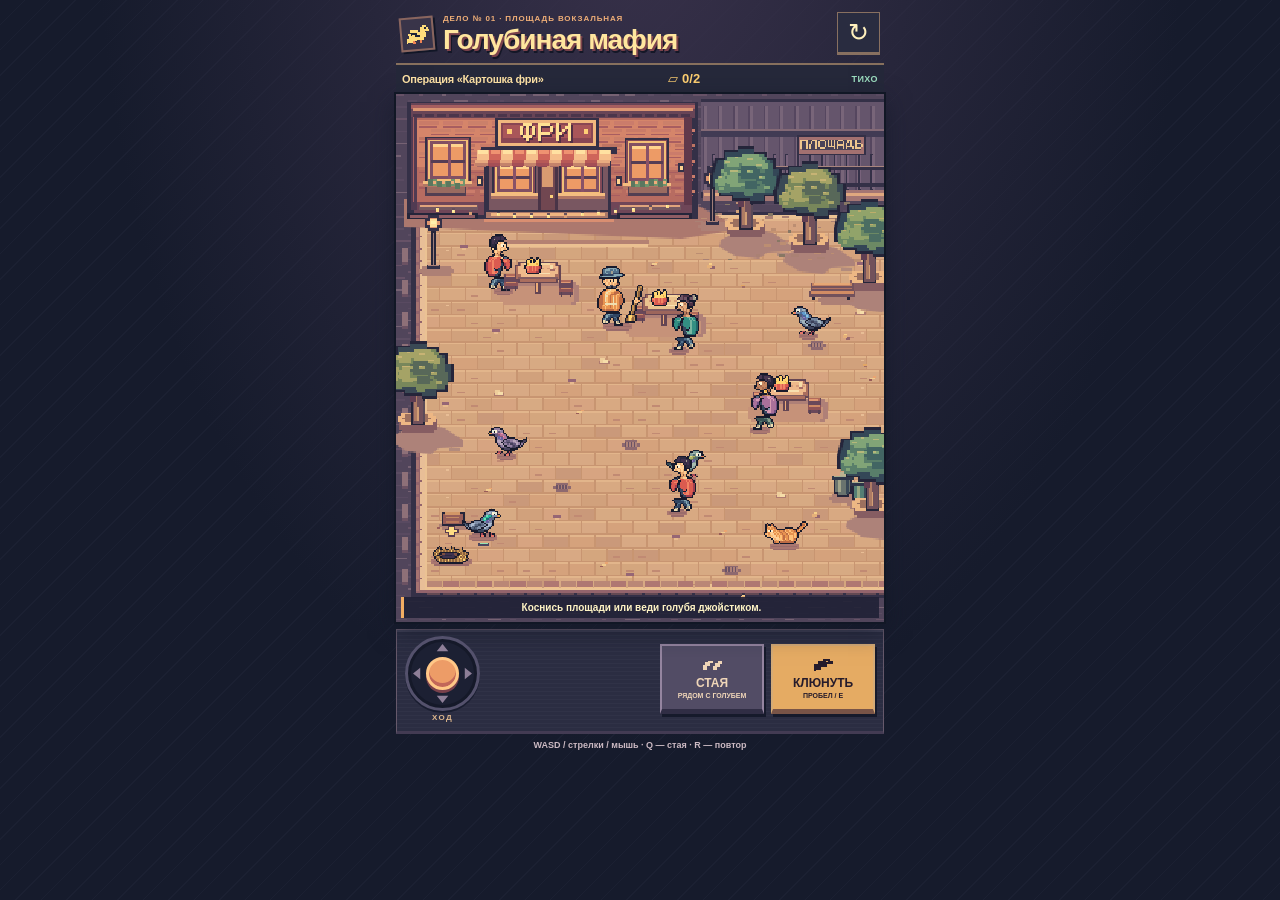
==== index.html @ f494d138 "Publish playable Pigeon Mafia test demo" ====
<!doctype html>
<html lang="ru">
<head>
<meta charset="utf-8">
<meta name="viewport" content="width=device-width, initial-scale=1, viewport-fit=cover">
<meta name="theme-color" content="#161b2c">
<title>Голубиная мафия — Операция «Картошка фри»</title>
<link rel="stylesheet" href="game.css">
<script defer src="scenery.js"></script>
<script defer src="sprites.js"></script>
<script defer src="game.js"></script>
</head>
<body>
<main class="cabinet">
  <header class="masthead">
    <div class="mark" aria-hidden="true"><svg viewBox="0 0 24 24" shape-rendering="crispEdges"><path fill="#ffdc7b" d="M2 16h2v-5h2V8h7v2h2V6h2V4h4v2h2v4h-3v5h-2v3H8v2H2z"/><path fill="#212539" d="M19 6h2v2h-2zM6 11h6v2H6zM10 13h5v2h-5z"/><path fill="#ef8354" d="M8 18h2v3H8zm6 0h2v3h-2z"/></svg></div>
    <div><p class="series">ДЕЛО № 01 · ПЛОЩАДЬ ВОКЗАЛЬНАЯ</p><h1>Голубиная мафия</h1></div>
    <button id="restart" class="restart" aria-label="Начать заново" title="Заново (R)">↻</button>
  </header>
  <section class="hud" aria-label="Задание">
    <span class="mission">Операция «Картошка фри»</span>
    <output id="loot" aria-label="Картошка в гнезде">▱ 0/2</output>
    <output id="danger">ТИХО</output>
  </section>
  <div class="stage">
    <canvas id="square" width="320" height="346" aria-label="Игровая площадь. Касание задаёт путь голубю."></canvas>
    <div class="tip" id="tip" role="status"></div>
    <section id="result" class="result" hidden>
      <p id="result-label"></p>
      <h2 id="result-title"></h2>
      <p id="result-text"></p>
      <button id="again" type="button">↻ Ещё налёт</button>
    </section>
  </div>
  <section class="panel" aria-label="Управление">
    <div class="pad-area">
      <div id="joystick" class="stick" role="group" aria-label="Джойстик движения">
        <svg viewBox="0 0 96 96" aria-hidden="true"><path d="M48 7 56 17H40ZM48 89 56 79H40ZM7 48 17 40v16ZM89 48 79 40v16Z"/></svg>
        <div class="thumb"></div>
      </div>
      <span>ХОД</span>
    </div>
    <div class="keys">
      <button id="call" type="button" class="command call"><svg viewBox="0 0 24 20" aria-hidden="true"><path d="M1 10h3V7h3V5h5v3H9v3H6v4H1zM12 11h3V8h3V6h4v3h-2v3h-3v4h-5z"/></svg><b>СТАЯ</b><small id="flock-label">РЯДОМ С ГОЛУБЕМ</small></button>
      <button id="action" type="button" class="command action"><svg viewBox="0 0 24 20" aria-hidden="true"><path d="M1 9h5V6h5V3h8v3h4v3h-7v3H9v3H4v2H1z"/><path class="cut" d="M15 5h2v2h-2z"/></svg><b id="action-label">КЛЮНУТЬ</b><small>ПРОБЕЛ / E</small></button>
    </div>
  </section>
  <p class="legend"><span class="desktop">WASD / стрелки / мышь · Q — стая · R — повтор</span><span class="mobile">Джойстик или касание площади · ↻ — повтор</span></p>
</main>
</body>
</html>
---- game.css ----
:root {
  color-scheme: dark;
  font-family: 'Arial Narrow', Arial, sans-serif;
  background: #161b2c;
  color: #fff0bd;
  font-synthesis: none;
  -webkit-text-size-adjust: 100%;
  --safe-top: env(safe-area-inset-top, 0px);
  --safe-bottom: env(safe-area-inset-bottom, 0px);
}
* { box-sizing: border-box; }
body {
  margin: 0;
  min-width: 270px;
  min-height: 100dvh;
  background-color: #161b2c;
  background-image: radial-gradient(ellipse at 50% -10%, #38314a 0%, transparent 60%), repeating-linear-gradient(135deg, transparent 0 17px, #1b2032 17px 18px);
  overscroll-behavior: none;
}
button { color: inherit; font: inherit; cursor: pointer; -webkit-tap-highlight-color: transparent; }
button:focus-visible { outline: 2px solid #fff0bd; outline-offset: 3px; }
.cabinet {
  --deck-width: min(100%, 488px, calc((100dvh - 217px - var(--safe-top) - var(--safe-bottom)) * .925));
  width: var(--deck-width);
  margin: auto;
  padding: calc(9px + var(--safe-top)) 0 calc(6px + var(--safe-bottom));
  user-select: none;
  -webkit-user-select: none;
}
.masthead { height: 54px; display: flex; align-items: center; gap: 9px; padding: 0 4px 5px; }
.mark { display: grid; place-items: center; flex: 0 0 34px; height: 34px; background: #393449; border: 2px solid #89655e; transform: rotate(-5deg); box-shadow: 2px 2px #111626; }
.mark svg { width: 26px; height: 26px; }
.series { margin: 0 0 3px; font-size: 8px; font-weight: 900; letter-spacing: .11em; color: #efae77; }
h1 { margin: 0; font-size: clamp(19px, 6vw, 28px); line-height: .98; letter-spacing: -.035em; font-weight: 1000; color: #ffe69e; text-shadow: 2px 2px #7b424b, 3px 4px #141727; }
.restart { margin-left: auto; flex: 0 0 43px; height: 43px; border: 1px solid #887060; border-bottom-width: 3px; background: #292c40; font-size: 25px; line-height: 1; }
.hud { height: 31px; padding: 0 6px; display: flex; align-items: center; justify-content: space-between; gap: 4px; border-block: 2px solid #87705d; background: #25283a; color: #ffe3a5; font-weight: 900; font-size: 11px; }
.mission { white-space: nowrap; letter-spacing: -.025em; }
.hud output { flex: none; white-space: nowrap; }
#loot { color: #ffd071; font-size: 13px; }
#loot.carrying { color: #fff2bf; }
#danger { min-width: 53px; text-align: right; font-size: 9px; letter-spacing: .05em; color: #9cdec0; }
#danger.alert { color: #ff9375; }
.stage { position: relative; background: #2b2c44; box-shadow: 0 0 0 2px #111725, 0 8px 24px #111725aa; }
canvas { display: block; width: 100%; height: auto; aspect-ratio: 320/346; image-rendering: pixelated; touch-action: none; }
.tip { position: absolute; inset: auto 5px 4px; min-height: 21px; padding: 5px 6px 4px; background: #202136e8; border-left: 3px solid #f3ae63; color: #fff4c4; text-align: center; font-size: 10px; line-height: 1.15; font-weight: 800; pointer-events: none; }
.panel { height: 105px; display: flex; align-items: center; justify-content: space-between; gap: 10px; margin-top: 7px; padding: 3px 8px 5px; border: 1px solid #66596b; border-bottom: 3px solid #433b53; background: repeating-linear-gradient(0deg, #2b2d42 0 3px, #303247 3px 4px); box-shadow: inset 0 2px #414157; }
.pad-area { display: flex; align-items: center; flex-direction: column; gap: 2px; color: #e0b98e; font-size: 8px; font-weight: 900; letter-spacing: .17em; }
.stick { position: relative; width: 75px; height: 75px; touch-action: none; border-radius: 50%; border: 3px solid #54516c; background: #1c2033; box-shadow: inset 0 0 0 3px #151929, 0 2px #191d30; }
.stick svg { display: block; width: 100%; height: 100%; fill: #8e7f98; pointer-events: none; }
.thumb { position: absolute; left: 50%; top: 50%; width: 33px; height: 33px; margin: -16.5px; border-radius: 50%; background: #ed9c67; border: 3px solid #ffc787; box-shadow: 0 3px #7a414b, inset 0 -4px #c26759; transform: translate(var(--dx,0px), var(--dy,0px)); pointer-events: none; }
.keys { display: flex; align-items: center; gap: 7px; }
.command { width: clamp(69px, 22vw, 104px); min-height: 70px; display: grid; justify-items: center; align-content: center; gap: 3px; border: 2px solid #d5ab76; border-bottom: 5px solid #795447; background: #e5ab63; color: #251b2b; box-shadow: 2px 3px #161a2b; touch-action: manipulation; }
.command svg { width: 25px; height: 18px; fill: currentColor; shape-rendering: crispEdges; }
.command .cut { fill: #e5ab63; }
.command b { font-weight: 1000; font-size: 12px; line-height: 1; }
.command small { white-space: nowrap; font-weight: 900; font-size: 7px; }
.command.call { background: #524c65; color: #f0d6b8; border-color: #9585a0; border-bottom-color: #302d44; }
.command.call.ready { background: #80ba9b; color: #202c35; border-color: #afe1ba; border-bottom-color: #455f63; }
.command.action.ready { background: #ffe091; border-color: #fff0ac; border-bottom-color: #bc7850; }
.command:active, .restart:active { transform: translateY(2px); }
.legend { text-align: center; margin: 6px 0 0; color: #ccbac3; font-size: 9px; font-weight: 700; }
.mobile { display: none; }
.result { position: absolute; inset: 0; display: grid; align-content: center; justify-items: center; gap: 8px; padding: 18px; text-align: center; background: #1a1b2de0; }
.result[hidden] { display: none; }
.result p { margin: 0; color: #ffe3aa; font-weight: 800; font-size: 12px; }
#result-label { font-size: 10px; letter-spacing: .2em; color: #f1a372; }
.result h2 { font-size: clamp(28px, 8vw, 43px); margin: 0; line-height: .9; font-weight: 1000; color: #ffeaa6; text-shadow: 3px 3px #9b4e58; }
.result button { background: #eab573; color: #261d30; border: 2px solid #ffe2a0; border-bottom: 5px solid #995747; min-height: 44px; padding: 0 18px; margin-top: 5px; font-weight: 1000; }
@media (pointer: coarse) { .desktop { display: none; } .mobile { display: inline; } }
@media (max-width: 520px) and (orientation: portrait) {
  .cabinet { width: min(calc(100% - 14px), max(270px, var(--deck-width))); }
}
@media (orientation: landscape) and (max-height: 520px) {
  .cabinet { width: min(100% - 20px, 690px); display: grid; grid-template-columns: minmax(150px, calc((100dvh - 16px) * .925)) minmax(170px, 270px); align-content: center; justify-content: center; gap: 3px 12px; min-height: 100dvh; }
  .stage { grid-column: 1; grid-row: 1 / 6; }
  .masthead, .hud, .panel, .legend { grid-column: 2; }
  .masthead { height: 53px; }
  h1 { font-size: 21px; }
  .panel { margin-top: 4px; }
  .command { width: 72px; }
}
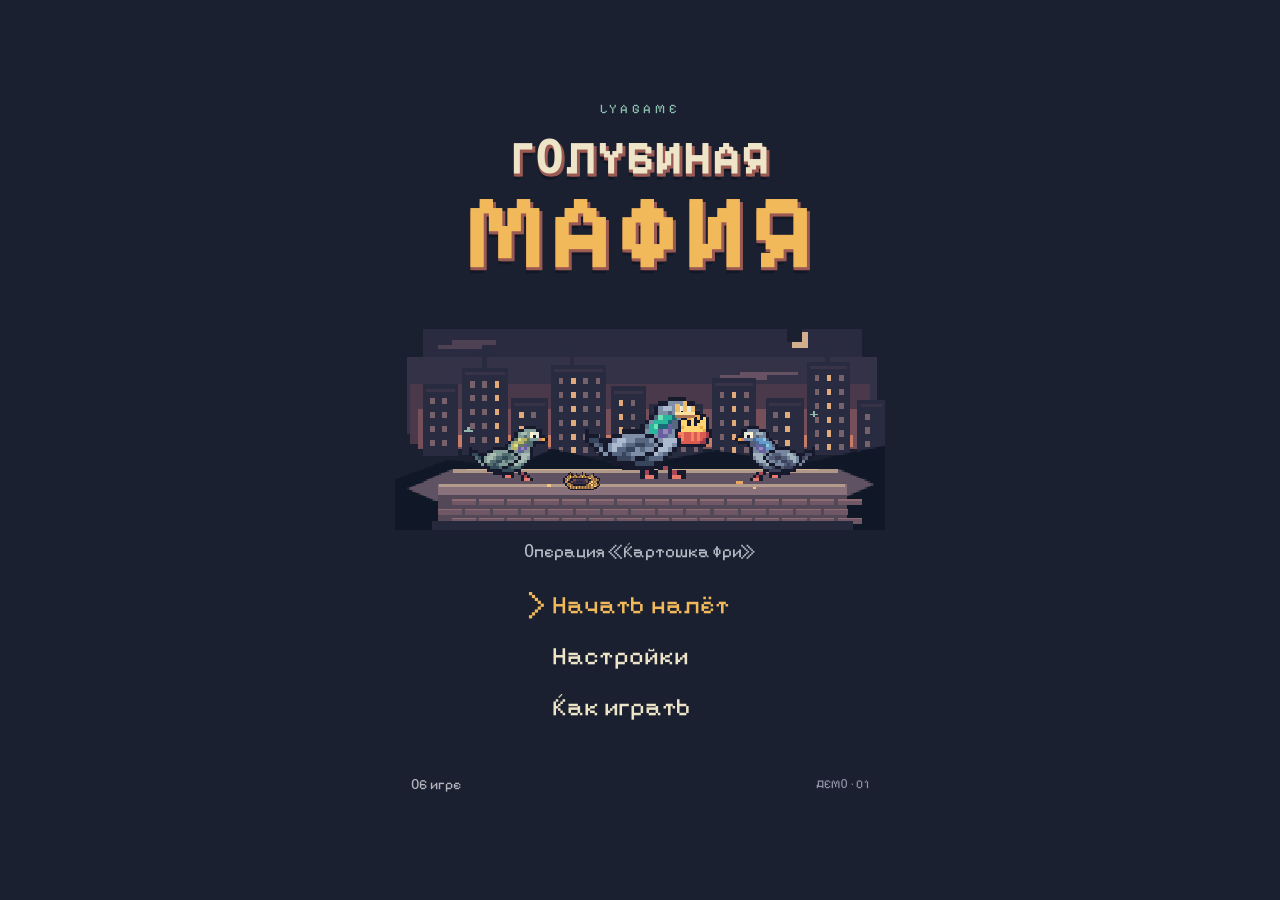
==== commit 741e4b35: "Add pixel-art menus, pause, persistent controls and original audio" ====
--- a/index.html
+++ b/index.html
@@ -3,49 +3,97 @@
 <head>
 <meta charset="utf-8">
 <meta name="viewport" content="width=device-width, initial-scale=1, viewport-fit=cover">
-<meta name="theme-color" content="#161b2c">
-<title>Голубиная мафия — Операция «Картошка фри»</title>
-<link rel="stylesheet" href="game.css">
+<meta name="theme-color" content="#1b2031">
+<title>Голубиная мафия — Картошка фри</title>
+<link rel="preload" href="assets/pixelify.ttf" as="font" type="font/ttf" crossorigin>
+<link rel="stylesheet" href="game.css?v=2">
 <script defer src="scenery.js"></script>
 <script defer src="sprites.js"></script>
-<script defer src="game.js"></script>
+<script defer src="audio.js?v=2"></script>
+<script defer src="game.js?v=2"></script>
+<script defer src="interface.js?v=2"></script>
 </head>
 <body>
-<main class="cabinet">
-  <header class="masthead">
-    <div class="mark" aria-hidden="true"><svg viewBox="0 0 24 24" shape-rendering="crispEdges"><path fill="#ffdc7b" d="M2 16h2v-5h2V8h7v2h2V6h2V4h4v2h2v4h-3v5h-2v3H8v2H2z"/><path fill="#212539" d="M19 6h2v2h-2zM6 11h6v2H6zM10 13h5v2h-5z"/><path fill="#ef8354" d="M8 18h2v3H8zm6 0h2v3h-2z"/></svg></div>
-    <div><p class="series">ДЕЛО № 01 · ПЛОЩАДЬ ВОКЗАЛЬНАЯ</p><h1>Голубиная мафия</h1></div>
-    <button id="restart" class="restart" aria-label="Начать заново" title="Заново (R)">↻</button>
-  </header>
-  <section class="hud" aria-label="Задание">
-    <span class="mission">Операция «Картошка фри»</span>
-    <output id="loot" aria-label="Картошка в гнезде">▱ 0/2</output>
-    <output id="danger">ТИХО</output>
+<main id="app" data-screen="menu">
+  <section id="game-screen" class="game-screen" aria-label="Операция «Картошка фри»" hidden inert>
+    <div class="playfield">
+      <header class="hud">
+        <div class="mission"><span>ОПЕРАЦИЯ 01</span><strong>КАРТОШКА ФРИ</strong></div>
+        <div class="stash"><canvas data-art="fries" width="20" height="18" aria-hidden="true"></canvas><output id="loot" aria-label="Картошка в гнезде">0/2</output></div>
+        <button id="pause" class="pause" aria-label="Пауза" title="Пауза (Esc)"><svg viewBox="0 0 16 16" aria-hidden="true"><path d="M3 2h4v12H3zm6 0h4v12H9z"/></svg></button>
+      </header>
+      <div class="stage">
+        <canvas id="square" width="320" height="346" aria-label="Игровая площадь. Касание задаёт путь голубю."></canvas>
+        <output id="danger" class="danger">ТИХО</output>
+        <section id="result" class="result" hidden aria-labelledby="result-title">
+          <canvas id="result-art" width="120" height="50" aria-hidden="true"></canvas>
+          <p id="result-label"></p><h2 id="result-title"></h2><p id="result-text"></p>
+          <button id="again" class="menu-item primary">Ещё налёт</button>
+          <button id="result-menu" class="menu-item">В главное меню</button>
+        </section>
+      </div>
+      <div class="tip-line"><span class="tip-pip" aria-hidden="true">›</span><p id="tip" role="status"></p></div>
+    </div>
+    <section class="controls" aria-label="Управление">
+      <div id="joystick" class="stick" role="group" aria-label="Джойстик движения">
+        <svg viewBox="0 0 96 96" aria-hidden="true"><path d="M48 5 54 12H42ZM48 91 54 84H42ZM5 48 12 42v12ZM91 48 84 42v12Z"/></svg><div class="thumb"></div>
+      </div>
+      <div class="keys">
+        <div class="action-group"><button id="call" class="command call" aria-label="Позвать стаю"><canvas data-art="ally" width="32" height="24" aria-hidden="true"></canvas><b>СТАЯ</b></button><small id="flock-label">ПОЗВАТЬ</small></div>
+        <div class="action-group"><button id="action" class="command action"><canvas data-art="peck" width="32" height="24" aria-hidden="true"></canvas><b id="action-label">КЛЮНУТЬ</b></button><small class="desktop">ПРОБЕЛ / E</small><small class="mobile">ДЕЙСТВИЕ</small></div>
+      </div>
+    </section>
+    <p class="keyboard-hint desktop">WASD — ходить <i>·</i> Q — стая <i>·</i> Esc — пауза</p>
   </section>
-  <div class="stage">
-    <canvas id="square" width="320" height="346" aria-label="Игровая площадь. Касание задаёт путь голубю."></canvas>
-    <div class="tip" id="tip" role="status"></div>
-    <section id="result" class="result" hidden>
-      <p id="result-label"></p>
-      <h2 id="result-title"></h2>
-      <p id="result-text"></p>
-      <button id="again" type="button">↻ Ещё налёт</button>
-    </section>
-  </div>
-  <section class="panel" aria-label="Управление">
-    <div class="pad-area">
-      <div id="joystick" class="stick" role="group" aria-label="Джойстик движения">
-        <svg viewBox="0 0 96 96" aria-hidden="true"><path d="M48 7 56 17H40ZM48 89 56 79H40ZM7 48 17 40v16ZM89 48 79 40v16Z"/></svg>
-        <div class="thumb"></div>
-      </div>
-      <span>ХОД</span>
+
+  <section id="menu-screen" class="menu-screen screen" aria-label="Главное меню">
+    <div class="title-block"><p class="maker">LYAGAME</p><h1><span>ГОЛУБИНАЯ</span><strong>МАФИЯ</strong></h1></div>
+    <canvas id="title-art" width="320" height="158" aria-label="Три голубя с картошкой на крыше вечернего города"></canvas>
+    <p class="episode">Операция «Картошка фри»</p>
+    <nav class="menu-list" aria-label="Главное меню">
+      <button id="continue" class="menu-item primary" hidden>Продолжить</button>
+      <button id="play" class="menu-item primary">Начать налёт</button>
+      <button id="open-settings" class="menu-item">Настройки</button>
+      <button id="open-help" class="menu-item">Как играть</button>
+    </nav>
+    <footer><button id="open-credits">Об игре</button><span>ДЕМО · 01</span></footer>
+  </section>
+
+  <section id="pause-screen" class="sheet screen" aria-labelledby="pause-title" hidden>
+    <p class="eyebrow">СТАЯ НА ПЕРЕКУРЕ</p><h2 id="pause-title">Пауза</h2>
+    <canvas data-art="pigeon" class="pause-bird" width="40" height="28" aria-hidden="true"></canvas>
+    <nav class="menu-list"><button id="resume" class="menu-item primary">Продолжить</button><button id="pause-settings" class="menu-item">Настройки</button><button id="restart" class="menu-item">Начать заново</button><button id="home" class="menu-item">В главное меню</button></nav>
+  </section>
+
+  <section id="settings-screen" class="sheet screen" aria-labelledby="settings-title" hidden>
+    <p class="eyebrow">ПОД СЕБЯ</p><h2 id="settings-title">Настройки</h2>
+    <div class="settings-list">
+      <label class="volume" for="music"><span>Музыка</span><output id="music-value">35%</output><input id="music" type="range" min="0" max="100" step="5" value="35"></label>
+      <label class="volume" for="effects"><span>Звуки</span><output id="effects-value">65%</output><input id="effects" type="range" min="0" max="100" step="5" value="65"></label>
+      <label class="toggle"><span>Подсказки</span><input id="hints" type="checkbox" checked><span class="check" aria-hidden="true"></span></label>
+      <label class="toggle"><span>Джойстик справа</span><input id="left-handed" type="checkbox"><span class="check" aria-hidden="true"></span></label>
+      <label class="toggle"><span>Меньше анимации</span><input id="reduced-motion" type="checkbox"><span class="check" aria-hidden="true"></span></label>
     </div>
-    <div class="keys">
-      <button id="call" type="button" class="command call"><svg viewBox="0 0 24 20" aria-hidden="true"><path d="M1 10h3V7h3V5h5v3H9v3H6v4H1zM12 11h3V8h3V6h4v3h-2v3h-3v4h-5z"/></svg><b>СТАЯ</b><small id="flock-label">РЯДОМ С ГОЛУБЕМ</small></button>
-      <button id="action" type="button" class="command action"><svg viewBox="0 0 24 20" aria-hidden="true"><path d="M1 9h5V6h5V3h8v3h4v3h-7v3H9v3H4v2H1z"/><path class="cut" d="M15 5h2v2h-2z"/></svg><b id="action-label">КЛЮНУТЬ</b><small>ПРОБЕЛ / E</small></button>
-    </div>
+    <button id="defaults" class="text-button">Сбросить настройки</button>
+    <button data-back class="menu-item primary back">Назад</button>
   </section>
-  <p class="legend"><span class="desktop">WASD / стрелки / мышь · Q — стая · R — повтор</span><span class="mobile">Джойстик или касание площади · ↻ — повтор</span></p>
+
+  <section id="help-screen" class="sheet screen" aria-labelledby="help-title" hidden>
+    <p class="eyebrow">ИНСТРУКТАЖ СТАИ</p><h2 id="help-title">План налёта</h2>
+    <ol class="help-list">
+      <li><canvas data-art="walk" width="32" height="28" aria-hidden="true"></canvas><div><b>Подойди к столику</b><p class="mobile">Веди голубя джойстиком или коснись площади.</p><p class="desktop">WASD, стрелки или щелчок мышью по площади.</p></div></li>
+      <li><canvas data-art="fries" width="32" height="28" aria-hidden="true"></canvas><div><b>Утащи картошку</b><p>Нажми «Украсть» рядом с едой.<span class="desktop"> На клавиатуре — E или пробел.</span></p></div></li>
+      <li><canvas data-art="ally" width="32" height="28" aria-hidden="true"></canvas><div><b>Позови своих</b><p>«Стая» рядом с голубем зовёт его с собой. У столика — отвлекает людей.<span class="desktop"> Клавиша Q.</span></p></div></li>
+      <li><canvas data-art="nest" width="32" height="28" aria-hidden="true"></canvas><div><b>Накорми семью</b><p>Принеси две порции в гнездо слева внизу. Дворника обходи, от кота уворачивайся.</p></div></li>
+    </ol>
+    <button data-back class="menu-item primary back">Всё понятно</button>
+  </section>
+
+  <section id="credits-screen" class="sheet screen" aria-labelledby="credits-title" hidden>
+    <p class="eyebrow">LYAGAME</p><h2 id="credits-title">Голубиная<br>мафия</h2>
+    <div class="credits-copy"><p>Один район. Три столика.<br>Две порции для своей стаи.</p><p>Тестовая демоверсия.<br>Графика и музыка созданы для игры.</p><p>Шрифт Pixelify Sans<br>Stefie Justprince · SIL OFL 1.1</p><a href="assets/FONT-LICENSE.txt" target="_blank" rel="noopener">Лицензия шрифта ↗</a></div>
+    <button data-back class="menu-item primary back">Назад</button>
+  </section>
 </main>
 </body>
 </html>
--- a/game.css
+++ b/game.css
@@ -1,81 +1,92 @@
-:root {
-  color-scheme: dark;
-  font-family: 'Arial Narrow', Arial, sans-serif;
-  background: #161b2c;
-  color: #fff0bd;
-  font-synthesis: none;
-  -webkit-text-size-adjust: 100%;
-  --safe-top: env(safe-area-inset-top, 0px);
-  --safe-bottom: env(safe-area-inset-bottom, 0px);
+@font-face{font-family:Pixel;src:url('assets/pixelify.ttf') format('truetype');font-weight:400 700;font-display:swap}
+:root{color-scheme:dark;font-family:Pixel,monospace;color:#eee4c8;background:#1b2031;font-synthesis:none;-webkit-text-size-adjust:100%;--paper:#eee4c8;--yellow:#f2b95b;--mint:#8fc3b1;--muted:#9c9baf;--ink:#1b2031;--top:env(safe-area-inset-top,0px);--bottom:env(safe-area-inset-bottom,0px)}
+*{box-sizing:border-box}body{margin:0;min-width:280px;min-height:100dvh;overscroll-behavior:none}
+button,input{font:inherit}button,a,input{-webkit-tap-highlight-color:transparent}button{color:inherit;cursor:pointer;touch-action:manipulation}button{background:none;border:0}button:focus-visible,a:focus-visible{outline:2px dashed var(--yellow);outline-offset:3px}
+button:disabled{cursor:default}button:active{transform:translateY(2px)}[hidden]{display:none!important}
+canvas,svg{image-rendering:pixelated}svg{shape-rendering:crispEdges}h1,h2,p{margin:0}h2{font-size:48px;line-height:1;font-weight:700;color:var(--yellow)}
+#app{max-width:640px;min-height:100dvh;margin:auto;position:relative;user-select:none;-webkit-user-select:none}
+.screen{width:100%;min-height:100dvh;padding:max(24px,var(--top)) 26px max(20px,var(--bottom));}
+.menu-screen{display:flex;flex-direction:column;align-items:center;justify-content:center;max-width:520px;margin:auto;min-height:100dvh}
+.title-block{text-align:center;position:relative;z-index:1;width:100%}.maker{font-size:13px;letter-spacing:.28em;color:var(--mint);margin-bottom:20px}
+h1{line-height:.9;font-weight:700;color:var(--paper);text-shadow:0 3px #9a5953,3px 3px #9a5953,0 6px #111724;white-space:nowrap}
+h1 span{display:block;font-size:clamp(30px,9vw,47px);letter-spacing:.015em}
+h1 strong{display:block;font-size:clamp(64px,20vw,105px);font-weight:700;color:var(--yellow);letter-spacing:.035em;line-height:.9;margin-top:6px}
+#title-art{display:block;width:calc(100% + 32px);height:auto;aspect-ratio:320/158;margin:8px -16px 0;max-height:255px;object-fit:contain}
+.episode{color:#b5bcc5;font-size:17px;margin:11px 0 19px}
+.menu-list{display:flex;align-items:stretch;flex-direction:column;gap:3px;min-width:235px}
+.menu-item{font-size:25px;line-height:1.2;font-weight:400;text-align:left;min-height:48px;padding:8px 12px 8px 29px;position:relative;white-space:nowrap}
+.menu-item:before{content:'›';position:absolute;left:5px;top:5px;font-size:32px;color:var(--yellow);opacity:0}
+.menu-item.primary{color:var(--yellow)}.menu-item.primary:before{opacity:1}
+.menu-item:hover,.menu-item:focus-visible{color:var(--yellow);background:#252c3e;outline:none}
+.menu-item:hover:before,.menu-item:focus-visible:before{opacity:1}
+.menu-list:has(.menu-item:hover) .primary:not(:hover):before,.menu-list:has(.menu-item:focus-visible) .primary:not(:focus-visible):before{opacity:0}
+footer{display:flex;justify-content:space-between;align-items:center;width:100%;margin-top:35px;color:#9295a8;font-size:12px;letter-spacing:.03em}
+footer button{font-size:14px;padding:10px 0;color:#b6b5bd}.sheet{display:flex;align-items:center;flex-direction:column;justify-content:center;max-width:440px;margin:auto;text-align:center}
+.eyebrow{font-size:13px;letter-spacing:.15em;color:var(--mint);margin-bottom:13px}
+.sheet h2{margin-bottom:30px}.back{margin-top:25px;align-self:flex-start}.sheet .menu-list{margin:0 auto}
+.pause-bird{width:100px;height:70px;object-fit:contain;margin:0 0 20px}
+.settings-list{width:100%;text-align:left}.volume{display:grid;grid-template-columns:1fr auto;font-size:22px;gap:8px 0;margin-bottom:20px;align-items:center}
+.volume output{font-size:17px;color:var(--mint)}
+input[type=range]{grid-column:1 / -1;appearance:none;-webkit-appearance:none;width:100%;margin:0;height:30px;background:transparent;cursor:pointer;touch-action:pan-y}
+input[type=range]::-webkit-slider-runnable-track{height:8px;background:linear-gradient(to right,var(--mint) var(--fill),#414a5c var(--fill));border:2px solid #101622}
+input[type=range]::-webkit-slider-thumb{appearance:none;-webkit-appearance:none;width:15px;height:22px;background:var(--paper);border:3px solid var(--ink);box-shadow:0 0 0 1px #b5c6c0;margin-top:-9px}
+input[type=range]::-moz-range-track{height:5px;background:#414a5c}input[type=range]::-moz-range-progress{height:5px;background:var(--mint)}
+input[type=range]::-moz-range-thumb{width:12px;height:20px;border:2px solid var(--ink);border-radius:0;background:var(--paper)}
+.toggle{display:flex;align-items:center;justify-content:space-between;min-height:50px;font-size:20px;cursor:pointer;position:relative}
+.toggle input{position:absolute;right:0;opacity:0;width:25px;height:25px}.check{pointer-events:none;width:22px;height:22px;border:2px solid #626d7e;position:relative}
+.toggle input:checked+.check{background:var(--mint);border-color:var(--mint)}
+.toggle input:checked+.check:after{content:'';position:absolute;left:4px;top:2px;width:7px;height:11px;border-right:3px solid #263a40;border-bottom:3px solid #263a40;transform:rotate(40deg)}
+.toggle input:focus-visible+.check{outline:2px dashed var(--yellow);outline-offset:4px}
+.text-button{align-self:flex-start;padding:12px 0;font-size:16px;color:#a3a6b6;margin-top:8px;text-decoration:underline;text-underline-offset:4px}
+.help-list{padding:0;list-style:none;text-align:left;margin:0;display:grid;gap:23px}
+.help-list li{display:grid;grid-template-columns:46px 1fr;gap:15px;align-items:start}
+.help-list canvas{width:46px;height:40px}.help-list b{font-size:21px;font-weight:400;color:var(--paper)}.help-list p{font-family:Pixel,monospace;font-size:17px;line-height:1.25;color:#aeb7c2;margin-top:5px}
+.credits-copy{font-size:20px;line-height:1.4;color:#bec3ca}.credits-copy p{margin-bottom:22px}.credits-copy a{color:var(--mint);font-size:16px}
+.game-screen{width:min(100%, calc((100dvh - 210px - var(--top) - var(--bottom)) * .925));min-width:min(100%,300px);max-width:600px;height:100dvh;margin:auto;padding:max(10px,var(--top)) 0 max(12px,var(--bottom));display:flex;flex-direction:column;justify-content:center;gap:14px}
+.playfield{width:100%;margin-top:auto}.hud{height:56px;padding:0 12px;display:flex;align-items:center;gap:15px}
+.mission{margin-right:auto}.mission span{display:block;font-size:11px;color:var(--muted);letter-spacing:.1em;margin-bottom:2px}.mission strong{display:block;font-size:20px;font-weight:400}
+.stash{display:flex;align-items:center;gap:5px}.stash canvas{width:28px;height:26px;object-fit:contain}#loot{font-size:22px;color:var(--yellow);white-space:nowrap}#loot.carrying{color:#fff2ba}
+.pause{display:grid;place-items:center;width:44px;height:44px;color:var(--paper);border-left:1px solid #42485a}.pause svg{width:18px;height:18px;fill:currentColor}
+.stage{position:relative;background:#313248;box-shadow:0 3px 0 #0f1422;isolation:isolate}
+#square{display:block;width:100%;height:auto;aspect-ratio:320/346;touch-action:none}
+.danger{position:absolute;left:10px;top:8px;pointer-events:none;font-size:15px;color:#dbefc6;background:#1b2031ed;padding:4px 8px;border-left:3px solid #94bc98;opacity:0;transform:translateY(-3px);transition:opacity .12s}
+.danger.alert{opacity:1;color:#ffe2a1;border-color:#ef9569;transform:none}
+.tip-line{min-height:49px;padding:12px 12px 0;display:flex;gap:8px;align-items:start}.tip-pip{font-size:23px;line-height:1;color:var(--yellow)}
+#tip{font-size:16px;line-height:1.15;color:#c6c5c6}.no-hints .tip-line{visibility:hidden}
+.controls{display:flex;justify-content:space-between;align-items:center;padding:5px 19px;min-height:115px;margin-bottom:auto;gap:10px}
+.stick{position:relative;width:94px;height:94px;flex:none;touch-action:none;border-radius:50%;border:2px solid #465164;background:#252c3e;box-shadow:inset 0 0 0 5px var(--ink)}
+.stick svg{width:100%;height:100%;fill:#74828e;pointer-events:none}.thumb{position:absolute;left:50%;top:50%;width:42px;height:42px;margin:-21px;border-radius:50%;background:#a1b5b6;border:3px solid #c8d5cc;box-shadow:0 4px #566d7c;transform:translate(var(--dx,0px),var(--dy,0px));pointer-events:none}
+.keys{display:flex;align-items:center;gap:14px}.action-group{text-align:center;display:flex;flex-direction:column;align-items:center;gap:6px}
+.command{position:relative;width:78px;height:78px;display:flex;flex-direction:column;align-items:center;justify-content:center;gap:2px;background:#414b5f;color:#c2cbd0;border:3px solid #657486;border-radius:50%;box-shadow:0 5px #111625}
+.command canvas{width:36px;height:27px}.command b{font-size:13px;font-weight:400;white-space:nowrap}
+.command.action{background:#8c644d;border-color:#c49a6c;color:#f5e4c0}
+.command.ready{background:#c99452;border-color:#f8d59b;color:#231f2c}
+.command.call.ready{background:#668b7d;border-color:#acd8bd;color:#122d31}
+.action-group small{font-size:10px;color:#909dad;white-space:nowrap;height:13px}
+.keyboard-hint{color:#929bad;font-size:13px;text-align:center;margin-bottom:4px}.keyboard-hint i{font-style:normal;color:#526071;padding:0 5px}
+.left-handed .controls{flex-direction:row-reverse}
+.mobile{display:none!important}
+.result{position:absolute;inset:0;display:flex;flex-direction:column;align-items:center;justify-content:center;padding:25px 20px;background:#1b2031f2;text-align:center}
+#result-art{width:180px;height:75px}#result-label{font-size:12px;color:var(--mint);letter-spacing:.1em;margin:9px 0}
+.result h2{font-size:clamp(28px,10vw,44px);margin:0 0 12px}
+#result-text{font-size:17px;color:#c5c9ca;line-height:1.3;max-width:280px;margin-bottom:14px}.result .menu-item{font-size:22px;min-height:44px}
+#app[data-screen=paused] .game-screen,#app[data-screen=settings] .game-screen{display:none}
+@media(pointer:coarse){.desktop{display:none!important}.mobile{display:initial!important}}
+@media(min-width:700px){.menu-screen{max-width:510px}#app{max-width:850px}.game-screen{max-width:560px}.controls{min-height:105px}}
+@media(max-height:730px) and (orientation:portrait){.screen{padding-top:max(15px,var(--top));padding-bottom:max(12px,var(--bottom))}.maker{margin-bottom:10px}.menu-screen #title-art{max-height:160px}.menu-screen .episode{margin:4px 0 10px}.menu-item{min-height:42px;font-size:23px}footer{margin-top:14px}.sheet h2{margin-bottom:20px}.help-list{gap:12px}.volume{margin-bottom:10px}}
+@media(orientation:landscape) and (max-height:600px){
+  .menu-screen{max-width:780px;display:grid;grid-template-columns:1fr 1fr;column-gap:25px;padding:16px 32px;align-content:center}
+  .title-block{grid-column:1;grid-row:1}.maker{margin-bottom:10px}h1 span{font-size:27px}h1 strong{font-size:67px}
+  #title-art{grid-column:1;grid-row:2 / 5;width:100%;max-height:150px;margin:0}.episode{grid-column:2;grid-row:1;text-align:center;font-size:16px}
+  .menu-list{grid-column:2;grid-row:2 / 4;min-width:230px}.menu-screen footer{grid-column:2;grid-row:4;margin:5px 0}
+  .game-screen{width:auto;max-width:800px;min-width:0;height:100dvh;display:grid;grid-template-columns:minmax(190px,calc((100dvh - 58px) * .925)) 190px;justify-content:center;gap:20px;padding:6px max(15px,var(--bottom))}
+  .playfield{margin:0}.hud{height:38px;padding:0 3px;gap:8px}.mission span{font-size:9px}.mission strong{font-size:16px}.pause{height:36px}.stash canvas{width:22px}
+  .tip-line{position:absolute;right:12px;top:25px;width:180px;padding:4px;font-size:14px}.controls{flex-direction:column;justify-content:flex-end;gap:18px;height:100%;padding-bottom:30px}.left-handed .controls{flex-direction:column-reverse}
+  .keyboard-hint{display:none!important}.sheet{max-width:700px;min-height:100dvh;padding:15px 35px}.sheet h2{font-size:32px;margin-bottom:12px}.eyebrow{margin-bottom:5px}
+  .sheet .menu-list{gap:0}.sheet .menu-item{min-height:38px;font-size:22px}.pause-bird{display:none}.settings-list{max-width:500px;display:grid;grid-template-columns:1fr 1fr;gap:0 25px}.toggle{font-size:17px;min-height:42px}.volume{font-size:20px;margin-bottom:10px}
+  .back{margin-top:10px;align-self:center}.text-button{align-self:center;padding:5px;margin-top:5px}
+  .help-list{grid-template-columns:1fr 1fr;gap:15px}.help-list b{font-size:18px}.help-list p{font-size:15px}.credits-copy{font-size:16px}.credits-copy p{margin-bottom:10px}
 }
-* { box-sizing: border-box; }
-body {
-  margin: 0;
-  min-width: 270px;
-  min-height: 100dvh;
-  background-color: #161b2c;
-  background-image: radial-gradient(ellipse at 50% -10%, #38314a 0%, transparent 60%), repeating-linear-gradient(135deg, transparent 0 17px, #1b2032 17px 18px);
-  overscroll-behavior: none;
-}
-button { color: inherit; font: inherit; cursor: pointer; -webkit-tap-highlight-color: transparent; }
-button:focus-visible { outline: 2px solid #fff0bd; outline-offset: 3px; }
-.cabinet {
-  --deck-width: min(100%, 488px, calc((100dvh - 217px - var(--safe-top) - var(--safe-bottom)) * .925));
-  width: var(--deck-width);
-  margin: auto;
-  padding: calc(9px + var(--safe-top)) 0 calc(6px + var(--safe-bottom));
-  user-select: none;
-  -webkit-user-select: none;
-}
-.masthead { height: 54px; display: flex; align-items: center; gap: 9px; padding: 0 4px 5px; }
-.mark { display: grid; place-items: center; flex: 0 0 34px; height: 34px; background: #393449; border: 2px solid #89655e; transform: rotate(-5deg); box-shadow: 2px 2px #111626; }
-.mark svg { width: 26px; height: 26px; }
-.series { margin: 0 0 3px; font-size: 8px; font-weight: 900; letter-spacing: .11em; color: #efae77; }
-h1 { margin: 0; font-size: clamp(19px, 6vw, 28px); line-height: .98; letter-spacing: -.035em; font-weight: 1000; color: #ffe69e; text-shadow: 2px 2px #7b424b, 3px 4px #141727; }
-.restart { margin-left: auto; flex: 0 0 43px; height: 43px; border: 1px solid #887060; border-bottom-width: 3px; background: #292c40; font-size: 25px; line-height: 1; }
-.hud { height: 31px; padding: 0 6px; display: flex; align-items: center; justify-content: space-between; gap: 4px; border-block: 2px solid #87705d; background: #25283a; color: #ffe3a5; font-weight: 900; font-size: 11px; }
-.mission { white-space: nowrap; letter-spacing: -.025em; }
-.hud output { flex: none; white-space: nowrap; }
-#loot { color: #ffd071; font-size: 13px; }
-#loot.carrying { color: #fff2bf; }
-#danger { min-width: 53px; text-align: right; font-size: 9px; letter-spacing: .05em; color: #9cdec0; }
-#danger.alert { color: #ff9375; }
-.stage { position: relative; background: #2b2c44; box-shadow: 0 0 0 2px #111725, 0 8px 24px #111725aa; }
-canvas { display: block; width: 100%; height: auto; aspect-ratio: 320/346; image-rendering: pixelated; touch-action: none; }
-.tip { position: absolute; inset: auto 5px 4px; min-height: 21px; padding: 5px 6px 4px; background: #202136e8; border-left: 3px solid #f3ae63; color: #fff4c4; text-align: center; font-size: 10px; line-height: 1.15; font-weight: 800; pointer-events: none; }
-.panel { height: 105px; display: flex; align-items: center; justify-content: space-between; gap: 10px; margin-top: 7px; padding: 3px 8px 5px; border: 1px solid #66596b; border-bottom: 3px solid #433b53; background: repeating-linear-gradient(0deg, #2b2d42 0 3px, #303247 3px 4px); box-shadow: inset 0 2px #414157; }
-.pad-area { display: flex; align-items: center; flex-direction: column; gap: 2px; color: #e0b98e; font-size: 8px; font-weight: 900; letter-spacing: .17em; }
-.stick { position: relative; width: 75px; height: 75px; touch-action: none; border-radius: 50%; border: 3px solid #54516c; background: #1c2033; box-shadow: inset 0 0 0 3px #151929, 0 2px #191d30; }
-.stick svg { display: block; width: 100%; height: 100%; fill: #8e7f98; pointer-events: none; }
-.thumb { position: absolute; left: 50%; top: 50%; width: 33px; height: 33px; margin: -16.5px; border-radius: 50%; background: #ed9c67; border: 3px solid #ffc787; box-shadow: 0 3px #7a414b, inset 0 -4px #c26759; transform: translate(var(--dx,0px), var(--dy,0px)); pointer-events: none; }
-.keys { display: flex; align-items: center; gap: 7px; }
-.command { width: clamp(69px, 22vw, 104px); min-height: 70px; display: grid; justify-items: center; align-content: center; gap: 3px; border: 2px solid #d5ab76; border-bottom: 5px solid #795447; background: #e5ab63; color: #251b2b; box-shadow: 2px 3px #161a2b; touch-action: manipulation; }
-.command svg { width: 25px; height: 18px; fill: currentColor; shape-rendering: crispEdges; }
-.command .cut { fill: #e5ab63; }
-.command b { font-weight: 1000; font-size: 12px; line-height: 1; }
-.command small { white-space: nowrap; font-weight: 900; font-size: 7px; }
-.command.call { background: #524c65; color: #f0d6b8; border-color: #9585a0; border-bottom-color: #302d44; }
-.command.call.ready { background: #80ba9b; color: #202c35; border-color: #afe1ba; border-bottom-color: #455f63; }
-.command.action.ready { background: #ffe091; border-color: #fff0ac; border-bottom-color: #bc7850; }
-.command:active, .restart:active { transform: translateY(2px); }
-.legend { text-align: center; margin: 6px 0 0; color: #ccbac3; font-size: 9px; font-weight: 700; }
-.mobile { display: none; }
-.result { position: absolute; inset: 0; display: grid; align-content: center; justify-items: center; gap: 8px; padding: 18px; text-align: center; background: #1a1b2de0; }
-.result[hidden] { display: none; }
-.result p { margin: 0; color: #ffe3aa; font-weight: 800; font-size: 12px; }
-#result-label { font-size: 10px; letter-spacing: .2em; color: #f1a372; }
-.result h2 { font-size: clamp(28px, 8vw, 43px); margin: 0; line-height: .9; font-weight: 1000; color: #ffeaa6; text-shadow: 3px 3px #9b4e58; }
-.result button { background: #eab573; color: #261d30; border: 2px solid #ffe2a0; border-bottom: 5px solid #995747; min-height: 44px; padding: 0 18px; margin-top: 5px; font-weight: 1000; }
-@media (pointer: coarse) { .desktop { display: none; } .mobile { display: inline; } }
-@media (max-width: 520px) and (orientation: portrait) {
-  .cabinet { width: min(calc(100% - 14px), max(270px, var(--deck-width))); }
-}
-@media (orientation: landscape) and (max-height: 520px) {
-  .cabinet { width: min(100% - 20px, 690px); display: grid; grid-template-columns: minmax(150px, calc((100dvh - 16px) * .925)) minmax(170px, 270px); align-content: center; justify-content: center; gap: 3px 12px; min-height: 100dvh; }
-  .stage { grid-column: 1; grid-row: 1 / 6; }
-  .masthead, .hud, .panel, .legend { grid-column: 2; }
-  .masthead { height: 53px; }
-  h1 { font-size: 21px; }
-  .panel { margin-top: 4px; }
-  .command { width: 72px; }
-}
+@media(prefers-reduced-motion:reduce){*{scroll-behavior:auto!important;transition:none!important;animation:none!important}}
+.reduced-motion *{transition:none!important;animation:none!important}
+#app[data-screen=result] .controls,#app[data-screen=result] .tip-line,#app[data-screen=result] #pause{visibility:hidden}
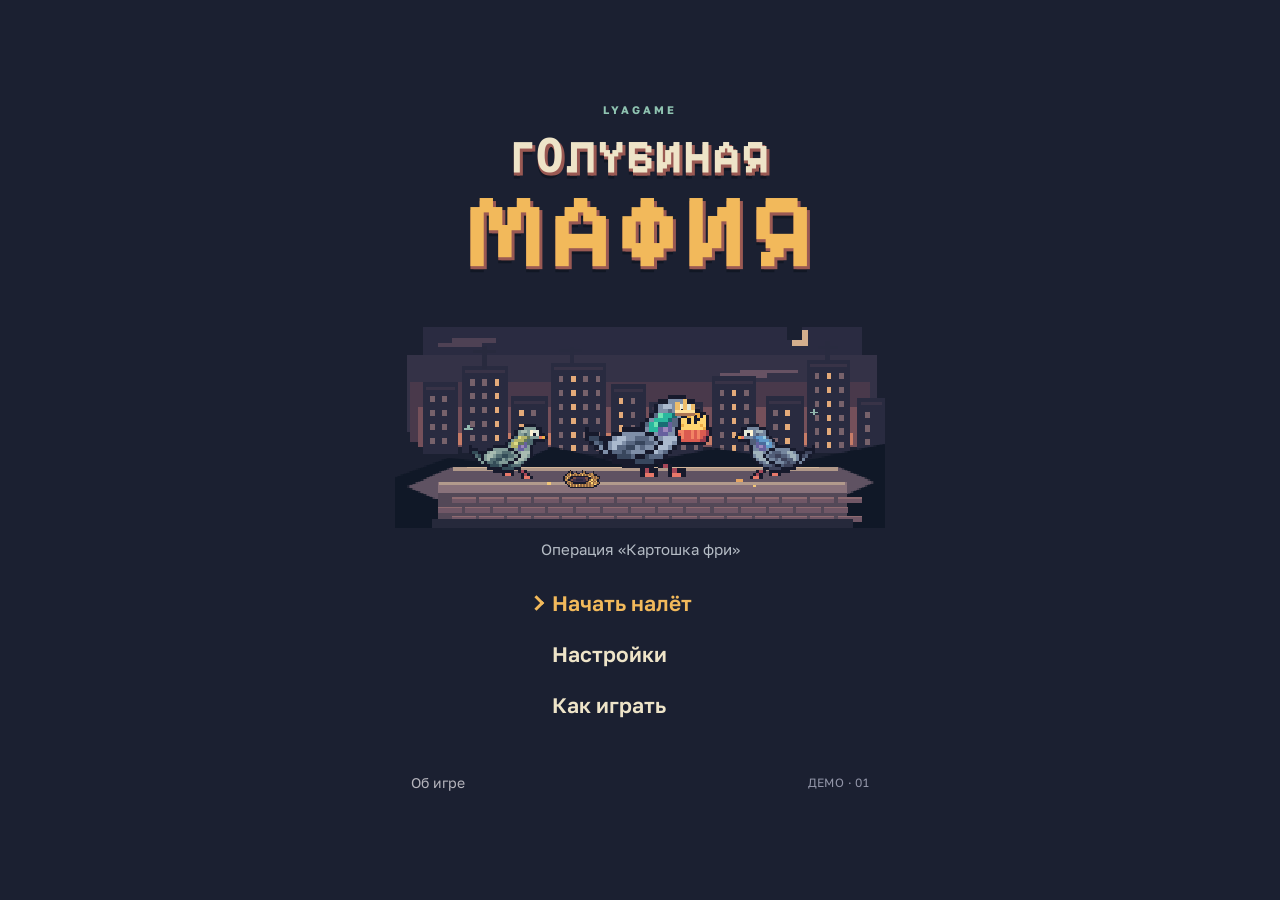
==== commit 2cde10d2: "Use readable Cyrillic typography for interface text" ====
--- a/index.html
+++ b/index.html
@@ -5,8 +5,9 @@
 <meta name="viewport" content="width=device-width, initial-scale=1, viewport-fit=cover">
 <meta name="theme-color" content="#1b2031">
 <title>Голубиная мафия — Картошка фри</title>
+<link rel="preload" href="assets/golos-text.ttf" as="font" type="font/ttf" crossorigin>
 <link rel="preload" href="assets/pixelify.ttf" as="font" type="font/ttf" crossorigin>
-<link rel="stylesheet" href="game.css?v=2">
+<link rel="stylesheet" href="game.css?v=3">
 <script defer src="scenery.js"></script>
 <script defer src="sprites.js"></script>
 <script defer src="audio.js?v=2"></script>
@@ -91,7 +92,7 @@
 
   <section id="credits-screen" class="sheet screen" aria-labelledby="credits-title" hidden>
     <p class="eyebrow">LYAGAME</p><h2 id="credits-title">Голубиная<br>мафия</h2>
-    <div class="credits-copy"><p>Один район. Три столика.<br>Две порции для своей стаи.</p><p>Тестовая демоверсия.<br>Графика и музыка созданы для игры.</p><p>Шрифт Pixelify Sans<br>Stefie Justprince · SIL OFL 1.1</p><a href="assets/FONT-LICENSE.txt" target="_blank" rel="noopener">Лицензия шрифта ↗</a></div>
+    <div class="credits-copy"><p>Один район. Три столика.<br>Две порции для своей стаи.</p><p>Тестовая демоверсия.<br>Графика и музыка созданы для игры.</p><p>Шрифты Golos Text и Pixelify Sans<br>Лицензия SIL OFL 1.1</p><a href="assets/FONT-LICENSE.txt" target="_blank" rel="noopener">Pixelify Sans ↗</a> · <a href="assets/GOLOS-LICENSE.txt" target="_blank" rel="noopener">Golos Text ↗</a></div>
     <button data-back class="menu-item primary back">Назад</button>
   </section>
 </main>
--- a/game.css
+++ b/game.css
@@ -1,38 +1,39 @@
 @font-face{font-family:Pixel;src:url('assets/pixelify.ttf') format('truetype');font-weight:400 700;font-display:swap}
-:root{color-scheme:dark;font-family:Pixel,monospace;color:#eee4c8;background:#1b2031;font-synthesis:none;-webkit-text-size-adjust:100%;--paper:#eee4c8;--yellow:#f2b95b;--mint:#8fc3b1;--muted:#9c9baf;--ink:#1b2031;--top:env(safe-area-inset-top,0px);--bottom:env(safe-area-inset-bottom,0px)}
+@font-face{font-family:Golos;src:url('assets/golos-text.ttf') format('truetype');font-weight:400 900;font-display:swap}
+:root{color-scheme:dark;font-family:Golos,-apple-system,BlinkMacSystemFont,'Segoe UI',sans-serif;color:#eee4c8;background:#1b2031;font-synthesis:none;-webkit-text-size-adjust:100%;--paper:#eee4c8;--yellow:#f2b95b;--mint:#8fc3b1;--muted:#9c9baf;--ink:#1b2031;--top:env(safe-area-inset-top,0px);--bottom:env(safe-area-inset-bottom,0px)}
 *{box-sizing:border-box}body{margin:0;min-width:280px;min-height:100dvh;overscroll-behavior:none}
 button,input{font:inherit}button,a,input{-webkit-tap-highlight-color:transparent}button{color:inherit;cursor:pointer;touch-action:manipulation}button{background:none;border:0}button:focus-visible,a:focus-visible{outline:2px dashed var(--yellow);outline-offset:3px}
 button:disabled{cursor:default}button:active{transform:translateY(2px)}[hidden]{display:none!important}
-canvas,svg{image-rendering:pixelated}svg{shape-rendering:crispEdges}h1,h2,p{margin:0}h2{font-size:48px;line-height:1;font-weight:700;color:var(--yellow)}
+canvas,svg{image-rendering:pixelated}svg{shape-rendering:crispEdges}h1,h2,p{margin:0}h2{font-size:36px;line-height:1.1;letter-spacing:-.025em;font-weight:700;color:var(--yellow)}
 #app{max-width:640px;min-height:100dvh;margin:auto;position:relative;user-select:none;-webkit-user-select:none}
 .screen{width:100%;min-height:100dvh;padding:max(24px,var(--top)) 26px max(20px,var(--bottom));}
 .menu-screen{display:flex;flex-direction:column;align-items:center;justify-content:center;max-width:520px;margin:auto;min-height:100dvh}
-.title-block{text-align:center;position:relative;z-index:1;width:100%}.maker{font-size:13px;letter-spacing:.28em;color:var(--mint);margin-bottom:20px}
-h1{line-height:.9;font-weight:700;color:var(--paper);text-shadow:0 3px #9a5953,3px 3px #9a5953,0 6px #111724;white-space:nowrap}
+.title-block{text-align:center;position:relative;z-index:1;width:100%}.maker{font-size:11px;font-weight:700;letter-spacing:.28em;color:var(--mint);margin-bottom:20px}
+h1{font-family:Pixel,monospace;line-height:.9;font-weight:700;color:var(--paper);text-shadow:0 3px #9a5953,3px 3px #9a5953,0 6px #111724;white-space:nowrap}
 h1 span{display:block;font-size:clamp(30px,9vw,47px);letter-spacing:.015em}
 h1 strong{display:block;font-size:clamp(64px,20vw,105px);font-weight:700;color:var(--yellow);letter-spacing:.035em;line-height:.9;margin-top:6px}
 #title-art{display:block;width:calc(100% + 32px);height:auto;aspect-ratio:320/158;margin:8px -16px 0;max-height:255px;object-fit:contain}
-.episode{color:#b5bcc5;font-size:17px;margin:11px 0 19px}
+.episode{color:#b5bcc5;font-size:15px;line-height:1.4;margin:11px 0 19px}
 .menu-list{display:flex;align-items:stretch;flex-direction:column;gap:3px;min-width:235px}
-.menu-item{font-size:25px;line-height:1.2;font-weight:400;text-align:left;min-height:48px;padding:8px 12px 8px 29px;position:relative;white-space:nowrap}
-.menu-item:before{content:'›';position:absolute;left:5px;top:5px;font-size:32px;color:var(--yellow);opacity:0}
+.menu-item{font-size:21px;line-height:1.35;font-weight:600;text-align:left;min-height:48px;padding:8px 12px 8px 29px;position:relative;white-space:nowrap}
+.menu-item:before{content:'';position:absolute;left:8px;top:50%;width:8px;height:8px;border-top:3px solid currentColor;border-right:3px solid currentColor;transform:translateY(-50%) rotate(45deg);color:var(--yellow);opacity:0}
 .menu-item.primary{color:var(--yellow)}.menu-item.primary:before{opacity:1}
 .menu-item:hover,.menu-item:focus-visible{color:var(--yellow);background:#252c3e;outline:none}
 .menu-item:hover:before,.menu-item:focus-visible:before{opacity:1}
 .menu-list:has(.menu-item:hover) .primary:not(:hover):before,.menu-list:has(.menu-item:focus-visible) .primary:not(:focus-visible):before{opacity:0}
 footer{display:flex;justify-content:space-between;align-items:center;width:100%;margin-top:35px;color:#9295a8;font-size:12px;letter-spacing:.03em}
 footer button{font-size:14px;padding:10px 0;color:#b6b5bd}.sheet{display:flex;align-items:center;flex-direction:column;justify-content:center;max-width:440px;margin:auto;text-align:center}
-.eyebrow{font-size:13px;letter-spacing:.15em;color:var(--mint);margin-bottom:13px}
+.eyebrow{font-size:11px;font-weight:600;letter-spacing:.12em;color:var(--mint);margin-bottom:13px}
 .sheet h2{margin-bottom:30px}.back{margin-top:25px;align-self:flex-start}.sheet .menu-list{margin:0 auto}
 .pause-bird{width:100px;height:70px;object-fit:contain;margin:0 0 20px}
-.settings-list{width:100%;text-align:left}.volume{display:grid;grid-template-columns:1fr auto;font-size:22px;gap:8px 0;margin-bottom:20px;align-items:center}
-.volume output{font-size:17px;color:var(--mint)}
+.settings-list{width:100%;text-align:left}.volume{display:grid;grid-template-columns:1fr auto;font-size:18px;font-weight:500;gap:8px 0;margin-bottom:20px;align-items:center}
+.volume output{font-size:16px;font-variant-numeric:tabular-nums;color:var(--mint)}
 input[type=range]{grid-column:1 / -1;appearance:none;-webkit-appearance:none;width:100%;margin:0;height:30px;background:transparent;cursor:pointer;touch-action:pan-y}
 input[type=range]::-webkit-slider-runnable-track{height:8px;background:linear-gradient(to right,var(--mint) var(--fill),#414a5c var(--fill));border:2px solid #101622}
 input[type=range]::-webkit-slider-thumb{appearance:none;-webkit-appearance:none;width:15px;height:22px;background:var(--paper);border:3px solid var(--ink);box-shadow:0 0 0 1px #b5c6c0;margin-top:-9px}
 input[type=range]::-moz-range-track{height:5px;background:#414a5c}input[type=range]::-moz-range-progress{height:5px;background:var(--mint)}
 input[type=range]::-moz-range-thumb{width:12px;height:20px;border:2px solid var(--ink);border-radius:0;background:var(--paper)}
-.toggle{display:flex;align-items:center;justify-content:space-between;min-height:50px;font-size:20px;cursor:pointer;position:relative}
+.toggle{display:flex;align-items:center;justify-content:space-between;min-height:50px;font-size:17px;cursor:pointer;position:relative}
 .toggle input{position:absolute;right:0;opacity:0;width:25px;height:25px}.check{pointer-events:none;width:22px;height:22px;border:2px solid #626d7e;position:relative}
 .toggle input:checked+.check{background:var(--mint);border-color:var(--mint)}
 .toggle input:checked+.check:after{content:'';position:absolute;left:4px;top:2px;width:7px;height:11px;border-right:3px solid #263a40;border-bottom:3px solid #263a40;transform:rotate(40deg)}
@@ -40,40 +41,40 @@
 .text-button{align-self:flex-start;padding:12px 0;font-size:16px;color:#a3a6b6;margin-top:8px;text-decoration:underline;text-underline-offset:4px}
 .help-list{padding:0;list-style:none;text-align:left;margin:0;display:grid;gap:23px}
 .help-list li{display:grid;grid-template-columns:46px 1fr;gap:15px;align-items:start}
-.help-list canvas{width:46px;height:40px}.help-list b{font-size:21px;font-weight:400;color:var(--paper)}.help-list p{font-family:Pixel,monospace;font-size:17px;line-height:1.25;color:#aeb7c2;margin-top:5px}
-.credits-copy{font-size:20px;line-height:1.4;color:#bec3ca}.credits-copy p{margin-bottom:22px}.credits-copy a{color:var(--mint);font-size:16px}
+.help-list canvas{width:46px;height:40px}.help-list b{font-size:17px;font-weight:600;color:var(--paper)}.help-list p{font-size:15px;line-height:1.45;color:#aeb7c2;margin-top:5px}
+.credits-copy{font-size:16px;line-height:1.5;color:#bec3ca}.credits-copy p{margin-bottom:22px}.credits-copy a{color:var(--mint);font-size:16px}
 .game-screen{width:min(100%, calc((100dvh - 210px - var(--top) - var(--bottom)) * .925));min-width:min(100%,300px);max-width:600px;height:100dvh;margin:auto;padding:max(10px,var(--top)) 0 max(12px,var(--bottom));display:flex;flex-direction:column;justify-content:center;gap:14px}
 .playfield{width:100%;margin-top:auto}.hud{height:56px;padding:0 12px;display:flex;align-items:center;gap:15px}
-.mission{margin-right:auto}.mission span{display:block;font-size:11px;color:var(--muted);letter-spacing:.1em;margin-bottom:2px}.mission strong{display:block;font-size:20px;font-weight:400}
-.stash{display:flex;align-items:center;gap:5px}.stash canvas{width:28px;height:26px;object-fit:contain}#loot{font-size:22px;color:var(--yellow);white-space:nowrap}#loot.carrying{color:#fff2ba}
+.mission{margin-right:auto}.mission span{display:block;font-size:11px;color:var(--muted);letter-spacing:.1em;margin-bottom:2px}.mission strong{display:block;font-size:16px;font-weight:700;letter-spacing:-.02em}
+.stash{display:flex;align-items:center;gap:5px}.stash canvas{width:28px;height:26px;object-fit:contain}#loot{font-size:19px;font-weight:700;font-variant-numeric:tabular-nums;color:var(--yellow);white-space:nowrap}#loot.carrying{color:#fff2ba}
 .pause{display:grid;place-items:center;width:44px;height:44px;color:var(--paper);border-left:1px solid #42485a}.pause svg{width:18px;height:18px;fill:currentColor}
 .stage{position:relative;background:#313248;box-shadow:0 3px 0 #0f1422;isolation:isolate}
 #square{display:block;width:100%;height:auto;aspect-ratio:320/346;touch-action:none}
 .danger{position:absolute;left:10px;top:8px;pointer-events:none;font-size:15px;color:#dbefc6;background:#1b2031ed;padding:4px 8px;border-left:3px solid #94bc98;opacity:0;transform:translateY(-3px);transition:opacity .12s}
 .danger.alert{opacity:1;color:#ffe2a1;border-color:#ef9569;transform:none}
 .tip-line{min-height:49px;padding:12px 12px 0;display:flex;gap:8px;align-items:start}.tip-pip{font-size:23px;line-height:1;color:var(--yellow)}
-#tip{font-size:16px;line-height:1.15;color:#c6c5c6}.no-hints .tip-line{visibility:hidden}
+#tip{font-size:14px;line-height:1.4;color:#c6c5c6}.no-hints .tip-line{visibility:hidden}
 .controls{display:flex;justify-content:space-between;align-items:center;padding:5px 19px;min-height:115px;margin-bottom:auto;gap:10px}
 .stick{position:relative;width:94px;height:94px;flex:none;touch-action:none;border-radius:50%;border:2px solid #465164;background:#252c3e;box-shadow:inset 0 0 0 5px var(--ink)}
 .stick svg{width:100%;height:100%;fill:#74828e;pointer-events:none}.thumb{position:absolute;left:50%;top:50%;width:42px;height:42px;margin:-21px;border-radius:50%;background:#a1b5b6;border:3px solid #c8d5cc;box-shadow:0 4px #566d7c;transform:translate(var(--dx,0px),var(--dy,0px));pointer-events:none}
 .keys{display:flex;align-items:center;gap:14px}.action-group{text-align:center;display:flex;flex-direction:column;align-items:center;gap:6px}
 .command{position:relative;width:78px;height:78px;display:flex;flex-direction:column;align-items:center;justify-content:center;gap:2px;background:#414b5f;color:#c2cbd0;border:3px solid #657486;border-radius:50%;box-shadow:0 5px #111625}
-.command canvas{width:36px;height:27px}.command b{font-size:13px;font-weight:400;white-space:nowrap}
+.command canvas{width:36px;height:27px}.command b{font-size:10px;font-weight:700;white-space:nowrap}
 .command.action{background:#8c644d;border-color:#c49a6c;color:#f5e4c0}
 .command.ready{background:#c99452;border-color:#f8d59b;color:#231f2c}
 .command.call.ready{background:#668b7d;border-color:#acd8bd;color:#122d31}
-.action-group small{font-size:10px;color:#909dad;white-space:nowrap;height:13px}
+.action-group small{font-size:9px;font-weight:500;color:#909dad;white-space:nowrap;height:13px}
 .keyboard-hint{color:#929bad;font-size:13px;text-align:center;margin-bottom:4px}.keyboard-hint i{font-style:normal;color:#526071;padding:0 5px}
 .left-handed .controls{flex-direction:row-reverse}
 .mobile{display:none!important}
 .result{position:absolute;inset:0;display:flex;flex-direction:column;align-items:center;justify-content:center;padding:25px 20px;background:#1b2031f2;text-align:center}
 #result-art{width:180px;height:75px}#result-label{font-size:12px;color:var(--mint);letter-spacing:.1em;margin:9px 0}
-.result h2{font-size:clamp(28px,10vw,44px);margin:0 0 12px}
-#result-text{font-size:17px;color:#c5c9ca;line-height:1.3;max-width:280px;margin-bottom:14px}.result .menu-item{font-size:22px;min-height:44px}
+.result h2{font-size:clamp(26px,8vw,34px);margin:0 0 12px}
+#result-text{font-size:15px;color:#c5c9ca;line-height:1.3;max-width:280px;margin-bottom:14px}.result .menu-item{font-size:19px;min-height:44px}
 #app[data-screen=paused] .game-screen,#app[data-screen=settings] .game-screen{display:none}
 @media(pointer:coarse){.desktop{display:none!important}.mobile{display:initial!important}}
 @media(min-width:700px){.menu-screen{max-width:510px}#app{max-width:850px}.game-screen{max-width:560px}.controls{min-height:105px}}
-@media(max-height:730px) and (orientation:portrait){.screen{padding-top:max(15px,var(--top));padding-bottom:max(12px,var(--bottom))}.maker{margin-bottom:10px}.menu-screen #title-art{max-height:160px}.menu-screen .episode{margin:4px 0 10px}.menu-item{min-height:42px;font-size:23px}footer{margin-top:14px}.sheet h2{margin-bottom:20px}.help-list{gap:12px}.volume{margin-bottom:10px}}
+@media(max-height:730px) and (orientation:portrait){.screen{padding-top:max(15px,var(--top));padding-bottom:max(12px,var(--bottom))}.maker{margin-bottom:10px}.menu-screen #title-art{max-height:160px}.menu-screen .episode{margin:4px 0 10px}.menu-item{min-height:42px;font-size:20px}footer{margin-top:14px}.sheet h2{margin-bottom:20px}.help-list{gap:12px}.volume{margin-bottom:10px}}
 @media(orientation:landscape) and (max-height:600px){
   .menu-screen{max-width:780px;display:grid;grid-template-columns:1fr 1fr;column-gap:25px;padding:16px 32px;align-content:center}
   .title-block{grid-column:1;grid-row:1}.maker{margin-bottom:10px}h1 span{font-size:27px}h1 strong{font-size:67px}
@@ -83,9 +84,9 @@
   .playfield{margin:0}.hud{height:38px;padding:0 3px;gap:8px}.mission span{font-size:9px}.mission strong{font-size:16px}.pause{height:36px}.stash canvas{width:22px}
   .tip-line{position:absolute;right:12px;top:25px;width:180px;padding:4px;font-size:14px}.controls{flex-direction:column;justify-content:flex-end;gap:18px;height:100%;padding-bottom:30px}.left-handed .controls{flex-direction:column-reverse}
   .keyboard-hint{display:none!important}.sheet{max-width:700px;min-height:100dvh;padding:15px 35px}.sheet h2{font-size:32px;margin-bottom:12px}.eyebrow{margin-bottom:5px}
-  .sheet .menu-list{gap:0}.sheet .menu-item{min-height:38px;font-size:22px}.pause-bird{display:none}.settings-list{max-width:500px;display:grid;grid-template-columns:1fr 1fr;gap:0 25px}.toggle{font-size:17px;min-height:42px}.volume{font-size:20px;margin-bottom:10px}
+  .sheet .menu-list{gap:0}.sheet .menu-item{min-height:38px;font-size:19px}.pause-bird{display:none}.settings-list{max-width:500px;display:grid;grid-template-columns:1fr 1fr;gap:0 25px}.toggle{font-size:17px;min-height:42px}.volume{font-size:18px;margin-bottom:10px}
   .back{margin-top:10px;align-self:center}.text-button{align-self:center;padding:5px;margin-top:5px}
-  .help-list{grid-template-columns:1fr 1fr;gap:15px}.help-list b{font-size:18px}.help-list p{font-size:15px}.credits-copy{font-size:16px}.credits-copy p{margin-bottom:10px}
+  .help-list{grid-template-columns:1fr 1fr;gap:15px}.help-list b{font-size:16px}.help-list p{font-size:15px}.credits-copy{font-size:16px}.credits-copy p{margin-bottom:10px}
 }
 @media(prefers-reduced-motion:reduce){*{scroll-behavior:auto!important;transition:none!important;animation:none!important}}
 .reduced-motion *{transition:none!important;animation:none!important}
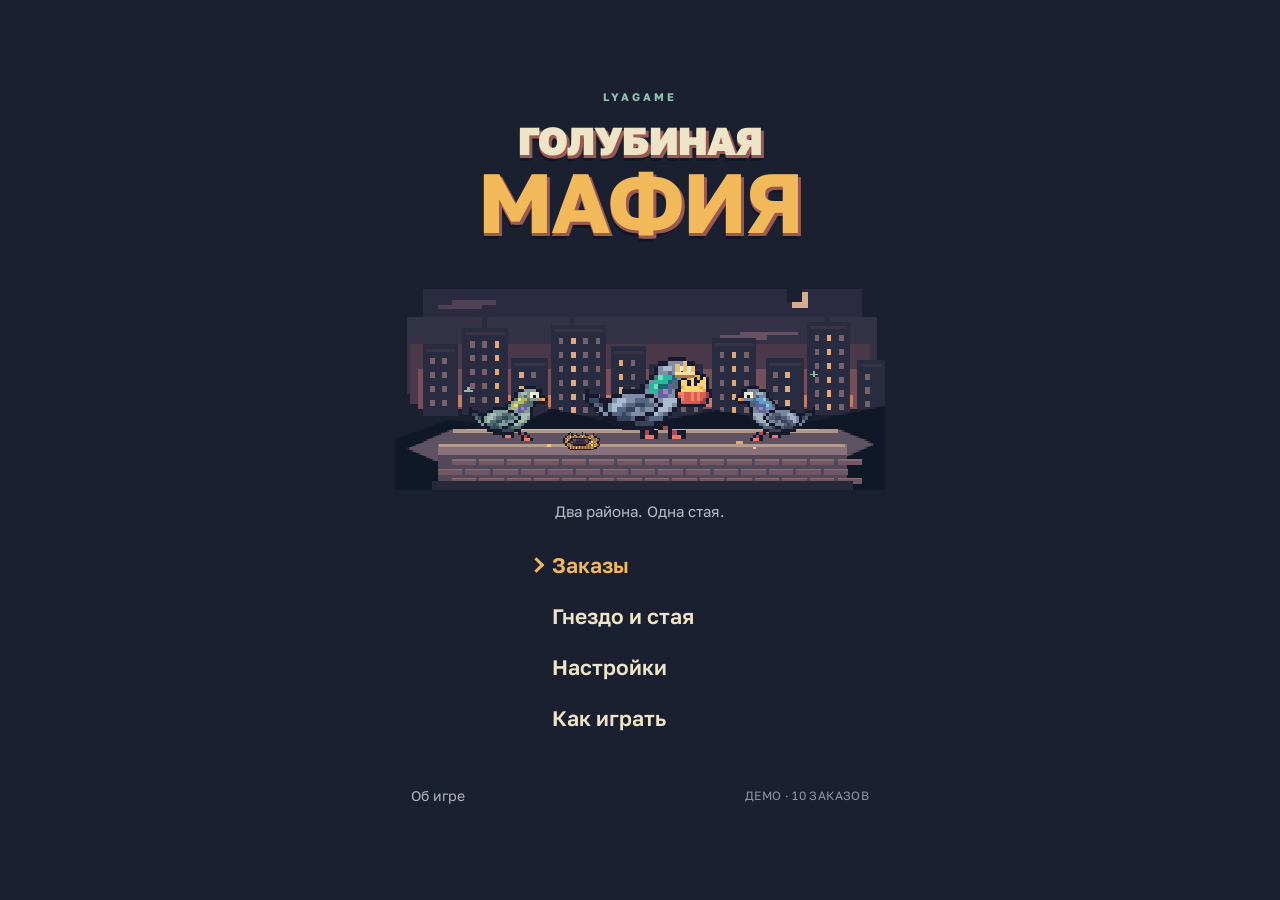
==== commit 6f9d850e: "Expand Pigeon Mafia with ten jobs, a market district, progression and complete Cyrillic support" ====
--- a/index.html
+++ b/index.html
@@ -6,16 +6,19 @@
 <meta name="theme-color" content="#1b2031">
 <title>Голубиная мафия — Картошка фри</title>
 <link rel="preload" href="assets/golos-text.ttf" as="font" type="font/ttf" crossorigin>
-<link rel="preload" href="assets/pixelify.ttf" as="font" type="font/ttf" crossorigin>
-<link rel="stylesheet" href="game.css?v=3">
+<link rel="stylesheet" href="game.css?v=4">
 <script defer src="scenery.js"></script>
 <script defer src="sprites.js"></script>
 <script defer src="audio.js?v=2"></script>
-<script defer src="game.js?v=2"></script>
-<script defer src="interface.js?v=2"></script>
+<script defer src="districts.js?v=4"></script>
+<script defer src="i18n.js?v=4"></script>
+<script defer src="campaign.js?v=4"></script>
+<script defer src="game.js?v=4"></script>
+<script defer src="interface.js?v=4"></script>
 </head>
 <body>
 <main id="app" data-screen="menu">
+<p id="save-error" role="alert" hidden></p>
   <section id="game-screen" class="game-screen" aria-label="Операция «Картошка фри»" hidden inert>
     <div class="playfield">
       <header class="hud">
@@ -28,8 +31,8 @@
         <output id="danger" class="danger">ТИХО</output>
         <section id="result" class="result" hidden aria-labelledby="result-title">
           <canvas id="result-art" width="120" height="50" aria-hidden="true"></canvas>
-          <p id="result-label"></p><h2 id="result-title"></h2><p id="result-text"></p>
-          <button id="again" class="menu-item primary">Ещё налёт</button>
+          <p id="result-label"></p><h2 id="result-title"></h2><p id="result-text"></p><p id="reward" role="status"></p>
+          <button id="next-order" class="menu-item primary">К заказам</button><button id="again" class="menu-item">Ещё налёт</button>
           <button id="result-menu" class="menu-item">В главное меню</button>
         </section>
       </div>
@@ -39,25 +42,25 @@
       <div id="joystick" class="stick" role="group" aria-label="Джойстик движения">
         <svg viewBox="0 0 96 96" aria-hidden="true"><path d="M48 5 54 12H42ZM48 91 54 84H42ZM5 48 12 42v12ZM91 48 84 42v12Z"/></svg><div class="thumb"></div>
       </div>
-      <div class="keys">
+      <div class="key-cluster"><button id="ability" hidden>ВЗЛЁТ</button><div class="keys">
         <div class="action-group"><button id="call" class="command call" aria-label="Позвать стаю"><canvas data-art="ally" width="32" height="24" aria-hidden="true"></canvas><b>СТАЯ</b></button><small id="flock-label">ПОЗВАТЬ</small></div>
         <div class="action-group"><button id="action" class="command action"><canvas data-art="peck" width="32" height="24" aria-hidden="true"></canvas><b id="action-label">КЛЮНУТЬ</b></button><small class="desktop">ПРОБЕЛ / E</small><small class="mobile">ДЕЙСТВИЕ</small></div>
       </div>
-    </section>
+    </div></section>
     <p class="keyboard-hint desktop">WASD — ходить <i>·</i> Q — стая <i>·</i> Esc — пауза</p>
   </section>
 
   <section id="menu-screen" class="menu-screen screen" aria-label="Главное меню">
     <div class="title-block"><p class="maker">LYAGAME</p><h1><span>ГОЛУБИНАЯ</span><strong>МАФИЯ</strong></h1></div>
     <canvas id="title-art" width="320" height="158" aria-label="Три голубя с картошкой на крыше вечернего города"></canvas>
-    <p class="episode">Операция «Картошка фри»</p>
+    <p class="episode">Два района. Одна стая.</p>
     <nav class="menu-list" aria-label="Главное меню">
       <button id="continue" class="menu-item primary" hidden>Продолжить</button>
-      <button id="play" class="menu-item primary">Начать налёт</button>
+      <button id="play" class="menu-item primary">Заказы</button><button id="open-nest" class="menu-item">Гнездо и стая</button>
       <button id="open-settings" class="menu-item">Настройки</button>
       <button id="open-help" class="menu-item">Как играть</button>
     </nav>
-    <footer><button id="open-credits">Об игре</button><span>ДЕМО · 01</span></footer>
+    <footer><button id="open-credits">Об игре</button><span>ДЕМО · 10 ЗАКАЗОВ</span></footer>
   </section>
 
   <section id="pause-screen" class="sheet screen" aria-labelledby="pause-title" hidden>
@@ -69,6 +72,7 @@
   <section id="settings-screen" class="sheet screen" aria-labelledby="settings-title" hidden>
     <p class="eyebrow">ПОД СЕБЯ</p><h2 id="settings-title">Настройки</h2>
     <div class="settings-list">
+<label class="language-row" for="language"><span>Язык / Language</span><select id="language"><option value="ru">Русский</option><option value="en">English</option></select></label>
       <label class="volume" for="music"><span>Музыка</span><output id="music-value">35%</output><input id="music" type="range" min="0" max="100" step="5" value="35"></label>
       <label class="volume" for="effects"><span>Звуки</span><output id="effects-value">65%</output><input id="effects" type="range" min="0" max="100" step="5" value="65"></label>
       <label class="toggle"><span>Подсказки</span><input id="hints" type="checkbox" checked><span class="check" aria-hidden="true"></span></label>
@@ -92,8 +96,23 @@
 
   <section id="credits-screen" class="sheet screen" aria-labelledby="credits-title" hidden>
     <p class="eyebrow">LYAGAME</p><h2 id="credits-title">Голубиная<br>мафия</h2>
-    <div class="credits-copy"><p>Один район. Три столика.<br>Две порции для своей стаи.</p><p>Тестовая демоверсия.<br>Графика и музыка созданы для игры.</p><p>Шрифты Golos Text и Pixelify Sans<br>Лицензия SIL OFL 1.1</p><a href="assets/FONT-LICENSE.txt" target="_blank" rel="noopener">Pixelify Sans ↗</a> · <a href="assets/GOLOS-LICENSE.txt" target="_blank" rel="noopener">Golos Text ↗</a></div>
+    <div class="credits-copy"><p>Два района. Десять заказов.<br>Своя стая и своё гнездо.</p><p>Тестовая демоверсия.<br>Графика и музыка созданы для игры.</p><p>Шрифт Golos Text<br>Лицензия SIL OFL 1.1</p><a href="assets/GOLOS-LICENSE.txt" target="_blank" rel="noopener">Golos Text ↗</a></div>
     <button data-back class="menu-item primary back">Назад</button>
+  </section>
+
+  <section id="board-screen" class="screen board-screen" aria-labelledby="board-title" hidden>
+    <header class="board-header"><div><p class="eyebrow">ДЕЛА СТАИ</p><h2 id="board-title">Заказы</h2></div><output class="wallet"></output></header>
+    <div id="order-list" class="order-list"></div>
+    <div id="order-brief"><h3 id="order-title"></h3><p id="order-intro"></p><p id="order-unlock"></p><p id="order-record"></p><button id="launch-order" class="menu-item primary">На дело</button></div>
+    <nav class="board-nav"><button id="board-home" class="text-button">Главное меню</button><button id="board-nest" class="text-button">Гнездо и стая</button></nav>
+  </section>
+  <section id="nest-screen" class="screen nest-screen" aria-labelledby="nest-title" hidden>
+    <header class="board-header"><div><p class="eyebrow">ДОМ СТАИ</p><h2 id="nest-title">Гнездо</h2></div><output class="wallet"></output></header>
+    <canvas id="nest-art" width="280" height="92" aria-label="Развитие гнезда и стаи"></canvas>
+    <p id="flock-progress"></p>
+    <div id="upgrade-list"></div><p id="purchase-note" role="status"></p>
+    <button id="nest-orders" class="menu-item primary">К заказам</button>
+    <button id="nest-home" class="text-button">Главное меню</button>
   </section>
 </main>
 </body>
--- a/game.css
+++ b/game.css
@@ -1,4 +1,3 @@
-@font-face{font-family:Pixel;src:url('assets/pixelify.ttf') format('truetype');font-weight:400 700;font-display:swap}
 @font-face{font-family:Golos;src:url('assets/golos-text.ttf') format('truetype');font-weight:400 900;font-display:swap}
 :root{color-scheme:dark;font-family:Golos,-apple-system,BlinkMacSystemFont,'Segoe UI',sans-serif;color:#eee4c8;background:#1b2031;font-synthesis:none;-webkit-text-size-adjust:100%;--paper:#eee4c8;--yellow:#f2b95b;--mint:#8fc3b1;--muted:#9c9baf;--ink:#1b2031;--top:env(safe-area-inset-top,0px);--bottom:env(safe-area-inset-bottom,0px)}
 *{box-sizing:border-box}body{margin:0;min-width:280px;min-height:100dvh;overscroll-behavior:none}
@@ -9,9 +8,9 @@
 .screen{width:100%;min-height:100dvh;padding:max(24px,var(--top)) 26px max(20px,var(--bottom));}
 .menu-screen{display:flex;flex-direction:column;align-items:center;justify-content:center;max-width:520px;margin:auto;min-height:100dvh}
 .title-block{text-align:center;position:relative;z-index:1;width:100%}.maker{font-size:11px;font-weight:700;letter-spacing:.28em;color:var(--mint);margin-bottom:20px}
-h1{font-family:Pixel,monospace;line-height:.9;font-weight:700;color:var(--paper);text-shadow:0 3px #9a5953,3px 3px #9a5953,0 6px #111724;white-space:nowrap}
-h1 span{display:block;font-size:clamp(30px,9vw,47px);letter-spacing:.015em}
-h1 strong{display:block;font-size:clamp(64px,20vw,105px);font-weight:700;color:var(--yellow);letter-spacing:.035em;line-height:.9;margin-top:6px}
+h1{font-family:Golos,sans-serif;line-height:.9;font-weight:700;color:var(--paper);text-shadow:0 3px #9a5953,3px 3px #9a5953,0 6px #111724;white-space:nowrap}
+h1 span{display:block;font-size:clamp(24px,7.5vw,39px);letter-spacing:.015em}
+h1 strong{display:block;font-size:clamp(53px,16vw,84px);font-weight:700;color:var(--yellow);letter-spacing:.035em;line-height:.9;margin-top:6px}
 #title-art{display:block;width:calc(100% + 32px);height:auto;aspect-ratio:320/158;margin:8px -16px 0;max-height:255px;object-fit:contain}
 .episode{color:#b5bcc5;font-size:15px;line-height:1.4;margin:11px 0 19px}
 .menu-list{display:flex;align-items:stretch;flex-direction:column;gap:3px;min-width:235px}
@@ -91,3 +90,55 @@
 @media(prefers-reduced-motion:reduce){*{scroll-behavior:auto!important;transition:none!important;animation:none!important}}
 .reduced-motion *{transition:none!important;animation:none!important}
 #app[data-screen=result] .controls,#app[data-screen=result] .tip-line,#app[data-screen=result] #pause{visibility:hidden}
+/* Campaign pages share the same compact type scale and unboxed menu rhythm. */
+h1{font-weight:850}
+h1 span,h1 strong{letter-spacing:-.025em}
+.key-cluster{display:flex;flex-direction:column;align-items:flex-end;gap:6px}
+#ability{min-height:30px;min-width:76px;padding:5px 10px;border-bottom:2px solid #8fae9d;color:#d5e4cf;font-size:11px;font-weight:700}
+#ability:disabled{opacity:.45}
+.language-row{grid-column:1/-1;display:flex;align-items:center;justify-content:space-between;gap:12px;margin-bottom:20px;font-size:15px}
+.language-row select{background:#252c3e;color:#eee4c8;border:1px solid #657486;font:inherit;padding:8px}
+#save-error{position:relative;padding:10px 16px;background:#4b323b;color:#fff0d0;font-size:13px;line-height:1.4;z-index:5}
+.board-screen,.nest-screen{max-width:560px;margin:auto;padding-top:max(22px,var(--top));padding-bottom:max(22px,var(--bottom))}
+.board-header{display:flex;justify-content:space-between;align-items:center;gap:14px;margin-bottom:20px}
+.board-header h2{font-size:30px}.board-header .eyebrow{margin-bottom:7px}
+.wallet{font-size:15px;color:#efbc75;white-space:nowrap}
+.order-list{display:flex;flex-direction:column;gap:1px}
+.order-row{display:grid;grid-template-columns:25px 1fr 18px;gap:10px;align-items:center;min-height:39px;text-align:left;padding:7px 5px;font-size:15px}
+.order-row span:first-child{color:#929eaa;font-size:11px}.order-row span:last-child{color:#8fc3b1;text-align:center}
+.order-row.selected{color:#f2b95b;background:#242b3a}.order-row:disabled{opacity:.43}
+#order-brief{margin-top:20px;padding-top:15px;border-top:1px solid #444858}
+#order-brief h3,.upgrade-row h3{font-size:18px;margin:0 0 8px}
+#order-intro,#order-unlock,.upgrade-row p,#flock-progress{font-size:14px;line-height:1.5;color:#c5c9cd;margin:0 0 8px}
+#order-unlock{color:#91b5a8;font-size:13px}#order-record{font-size:12px;color:#efbc75;margin:9px 0}
+.board-nav{display:flex;justify-content:space-between;gap:15px;flex-wrap:wrap}.board-nav .text-button{font-size:13px}
+#nest-art{width:100%;height:auto;image-rendering:pixelated;margin:0 0 15px}
+.upgrade-row{padding:16px 0;border-bottom:1px solid #3c4354}.upgrade-row .text-button{margin:0;padding:7px 0;color:#efbc75;font-size:14px}
+.upgrade-row .text-button:disabled{color:#7a8596;text-decoration:none}
+#purchase-note{font-size:14px;min-height:22px;margin-top:10px;color:#91c8ac}
+#reward{font-size:13px;color:#a4d3b7;margin:0 0 7px}
+.result .menu-item{font-size:17px;min-height:38px;padding-top:6px;padding-bottom:6px}
+#result-art{width:140px;height:58px}
+@media(max-width:360px){
+  .hud{gap:6px;padding:0 8px}.mission strong{font-size:13px}#loot{font-size:16px}
+  .controls{padding:5px 10px;gap:7px}.stick{width:78px;height:78px}.command{width:65px;height:65px}.keys{gap:10px}
+  .action-group small{font-size:8px}.screen{padding-left:20px;padding-right:20px}
+  .toggle{font-size:15px}.credits-copy{font-size:14px}.menu-item{font-size:19px}
+}
+@media(orientation:landscape) and (max-height:600px){
+  h1 span{font-size:24px}h1 strong{font-size:60px}
+  .board-screen,.nest-screen{max-width:650px}
+  .controls{padding-bottom:12px;gap:10px}.key-cluster{align-items:center}
+}
+.challenge-heading{margin:20px 5px 8px}
+.result{overflow-y:auto;justify-content:safe center}
+#result-text{font-size:14px}
+@media(max-width:360px){
+  .result{padding:14px 12px}
+  .result h2{font-size:24px}
+  #result-art{width:110px;height:46px}
+  #result-label{font-size:10px;margin:6px 0}
+  #result-text{font-size:13px;margin-bottom:8px}
+  .result .menu-item{font-size:15px;min-height:36px}
+}
+.done-mark::after{content:'';display:block;width:7px;height:12px;border-right:2px solid #8fc3b1;border-bottom:2px solid #8fc3b1;transform:rotate(40deg);margin:auto}
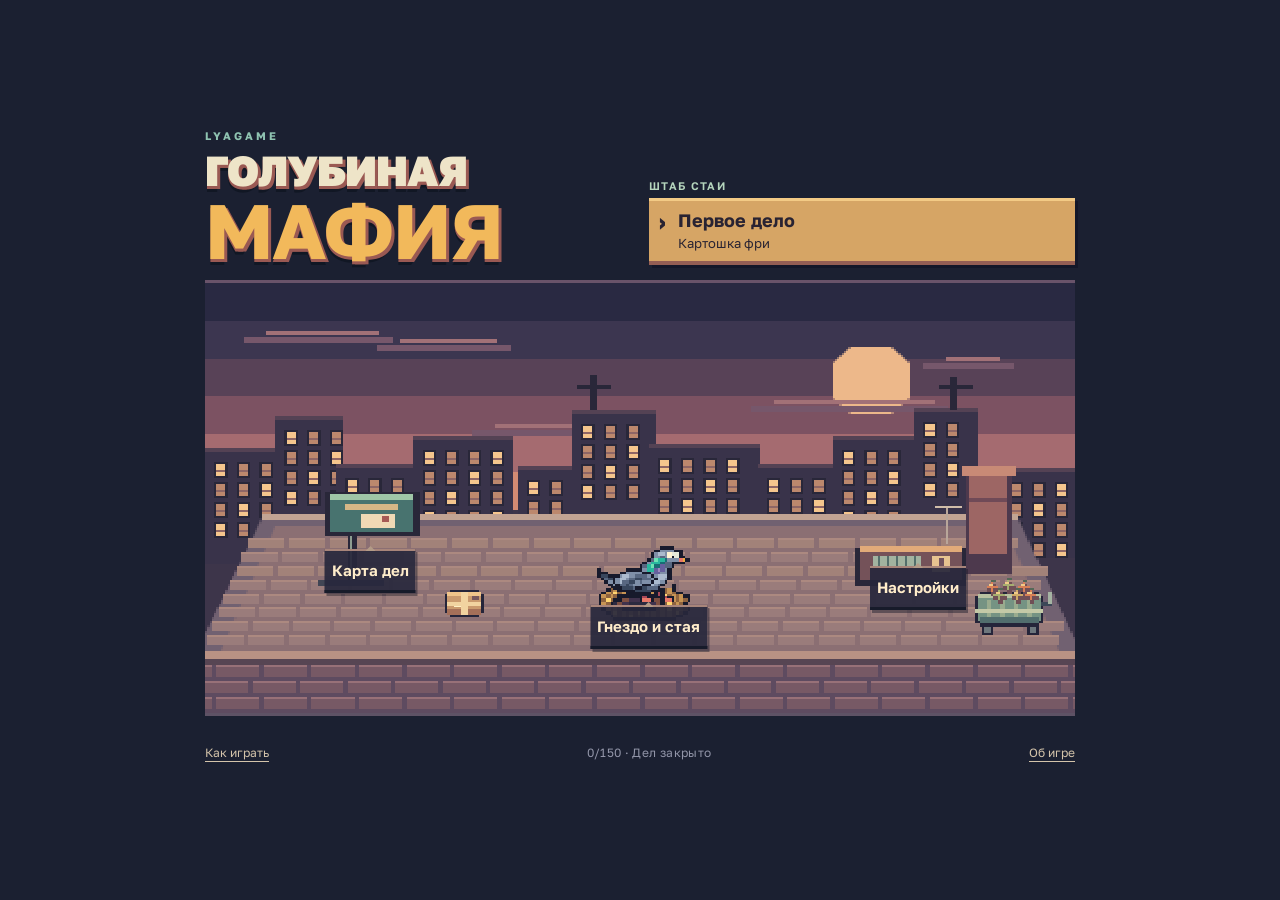
==== commit cc8fbc7a: "Update test demo with rooftop HQ and the city campaign" ====
--- a/index.html
+++ b/index.html
@@ -6,15 +6,22 @@
 <meta name="theme-color" content="#1b2031">
 <title>Голубиная мафия — Картошка фри</title>
 <link rel="preload" href="assets/golos-text.ttf" as="font" type="font/ttf" crossorigin>
-<link rel="stylesheet" href="game.css?v=4">
+<link rel="stylesheet" href="game.css?v=7">
 <script defer src="scenery.js"></script>
 <script defer src="sprites.js"></script>
 <script defer src="audio.js?v=2"></script>
 <script defer src="districts.js?v=4"></script>
-<script defer src="i18n.js?v=4"></script>
-<script defer src="campaign.js?v=4"></script>
-<script defer src="game.js?v=4"></script>
-<script defer src="interface.js?v=4"></script>
+<script defer src="world-data.js?v=6"></script>
+<script defer src="neighborhoods.js?v=6"></script>
+<script defer src="operations-model.js?v=6"></script>
+<script defer src="operations-runtime.js?v=7"></script>
+<script defer src="i18n.js?v=7"></script>
+<script defer src="save-model.js?v=6"></script>
+<script defer src="campaign-content.js?v=6"></script>
+<script defer src="campaign.js?v=6"></script>
+<script defer src="game.js?v=7"></script>
+<script defer src="roof-art.js?v=7"></script>
+<script defer src="interface.js?v=7"></script>
 </head>
 <body>
 <main id="app" data-screen="menu">
@@ -26,9 +33,11 @@
         <div class="stash"><canvas data-art="fries" width="20" height="18" aria-hidden="true"></canvas><output id="loot" aria-label="Картошка в гнезде">0/2</output></div>
         <button id="pause" class="pause" aria-label="Пауза" title="Пауза (Esc)"><svg viewBox="0 0 16 16" aria-hidden="true"><path d="M3 2h4v12H3zm6 0h4v12H9z"/></svg></button>
       </header>
+      <div class="tip-line"><span class="tip-pip" aria-hidden="true">›</span><p id="tip" role="status"></p></div>
       <div class="stage">
         <canvas id="square" width="320" height="346" aria-label="Игровая площадь. Касание задаёт путь голубю."></canvas>
         <output id="danger" class="danger">ТИХО</output>
+        <div id="field-note" class="field-note" hidden><strong id="field-action"></strong><span id="field-teaching"></span></div>
         <section id="result" class="result" hidden aria-labelledby="result-title">
           <canvas id="result-art" width="120" height="50" aria-hidden="true"></canvas>
           <p id="result-label"></p><h2 id="result-title"></h2><p id="result-text"></p><p id="reward" role="status"></p>
@@ -36,31 +45,32 @@
           <button id="result-menu" class="menu-item">В главное меню</button>
         </section>
       </div>
-      <div class="tip-line"><span class="tip-pip" aria-hidden="true">›</span><p id="tip" role="status"></p></div>
     </div>
     <section class="controls" aria-label="Управление">
       <div id="joystick" class="stick" role="group" aria-label="Джойстик движения">
         <svg viewBox="0 0 96 96" aria-hidden="true"><path d="M48 5 54 12H42ZM48 91 54 84H42ZM5 48 12 42v12ZM91 48 84 42v12Z"/></svg><div class="thumb"></div>
       </div>
-      <div class="key-cluster"><button id="ability" hidden>ВЗЛЁТ</button><div class="keys">
-        <div class="action-group"><button id="call" class="command call" aria-label="Позвать стаю"><canvas data-art="ally" width="32" height="24" aria-hidden="true"></canvas><b>СТАЯ</b></button><small id="flock-label">ПОЗВАТЬ</small></div>
-        <div class="action-group"><button id="action" class="command action"><canvas data-art="peck" width="32" height="24" aria-hidden="true"></canvas><b id="action-label">КЛЮНУТЬ</b></button><small class="desktop">ПРОБЕЛ / E</small><small class="mobile">ДЕЙСТВИЕ</small></div>
+      <div class="key-cluster"><div class="keys">
+        <button id="ability" hidden>ВЗЛЁТ</button>
+        <button id="call" class="command call" hidden><canvas data-art="ally" width="32" height="24" aria-hidden="true"></canvas><b id="flock-label">ПОЗВАТЬ</b></button>
+        <button id="action" class="command action" hidden><canvas data-art="peck" width="32" height="24" aria-hidden="true"></canvas><b id="action-label">КЛЮНУТЬ</b></button>
       </div>
     </div></section>
-    <p class="keyboard-hint desktop">WASD — ходить <i>·</i> Q — стая <i>·</i> Esc — пауза</p>
+    <div class="keyboard-hint desktop"><span><kbd>WASD</kbd> Движение</span><span><kbd>E</kbd> <span id="pc-action"></span></span><span><kbd>Q</kbd> <span id="pc-flock"></span></span><span id="pc-flight" hidden><kbd>F</kbd> <span></span></span><span><kbd>Esc</kbd> Пауза</span></div>
   </section>
 
   <section id="menu-screen" class="menu-screen screen" aria-label="Главное меню">
-    <div class="title-block"><p class="maker">LYAGAME</p><h1><span>ГОЛУБИНАЯ</span><strong>МАФИЯ</strong></h1></div>
-    <canvas id="title-art" width="320" height="158" aria-label="Три голубя с картошкой на крыше вечернего города"></canvas>
-    <p class="episode">Два района. Одна стая.</p>
-    <nav class="menu-list" aria-label="Главное меню">
-      <button id="continue" class="menu-item primary" hidden>Продолжить</button>
-      <button id="play" class="menu-item primary">Заказы</button><button id="open-nest" class="menu-item">Гнездо и стая</button>
-      <button id="open-settings" class="menu-item">Настройки</button>
-      <button id="open-help" class="menu-item">Как играть</button>
+    <header class="roof-header">
+      <div class="title-block"><p class="maker">LYAGAME</p><h1><span>ГОЛУБИНАЯ</span><strong>МАФИЯ</strong></h1></div>
+      <div class="roof-brief"><p class="eyebrow">ШТАБ СТАИ</p><button id="continue" class="roof-continue" disabled><strong id="continue-label">Продолжить дело</strong><small id="continue-job"></small></button></div>
+    </header>
+    <nav class="roof-scene" aria-label="Предметы на крыше">
+      <canvas id="title-art" width="384" height="216" aria-label="Крыша штаба стаи над вечерним городом"></canvas>
+      <button id="play" class="roof-pin" style="--x:19%;--y:67%">Карта дел</button>
+      <button id="open-nest" class="roof-pin" style="--x:51%;--y:80%">Гнездо и стая</button>
+      <button id="open-settings" class="roof-pin" style="--x:82%;--y:71%">Настройки</button>
     </nav>
-    <footer><button id="open-credits">Об игре</button><span>ДЕМО · 10 ЗАКАЗОВ</span></footer>
+    <footer><button id="open-help">Как играть</button><p id="roof-progress"></p><button id="open-credits">Об игре</button></footer>
   </section>
 
   <section id="pause-screen" class="sheet screen" aria-labelledby="pause-title" hidden>
@@ -96,19 +106,26 @@
 
   <section id="credits-screen" class="sheet screen" aria-labelledby="credits-title" hidden>
     <p class="eyebrow">LYAGAME</p><h2 id="credits-title">Голубиная<br>мафия</h2>
-    <div class="credits-copy"><p>Два района. Десять заказов.<br>Своя стая и своё гнездо.</p><p>Тестовая демоверсия.<br>Графика и музыка созданы для игры.</p><p>Шрифт Golos Text<br>Лицензия SIL OFL 1.1</p><a href="assets/GOLOS-LICENSE.txt" target="_blank" rel="noopener">Golos Text ↗</a></div>
+    <div class="credits-copy"><p>Шесть районов. Пятнадцать глав.<br>Своя стая и своё гнездо.</p><p>Тестовая демоверсия.<br>Графика и музыка созданы для игры.</p><p>Шрифт Golos Text<br>Лицензия SIL OFL 1.1</p><a href="assets/GOLOS-LICENSE.txt" target="_blank" rel="noopener">Golos Text ↗</a></div>
     <button data-back class="menu-item primary back">Назад</button>
   </section>
 
   <section id="board-screen" class="screen board-screen" aria-labelledby="board-title" hidden>
-    <header class="board-header"><div><p class="eyebrow">ДЕЛА СТАИ</p><h2 id="board-title">Заказы</h2></div><output class="wallet"></output></header>
-    <div id="order-list" class="order-list"></div>
-    <div id="order-brief"><h3 id="order-title"></h3><p id="order-intro"></p><p id="order-unlock"></p><p id="order-record"></p><button id="launch-order" class="menu-item primary">На дело</button></div>
-    <nav class="board-nav"><button id="board-home" class="text-button">Главное меню</button><button id="board-nest" class="text-button">Гнездо и стая</button></nav>
+    <header class="board-header"><div><p class="eyebrow">ДЕЛА СТАИ</p><h2 id="board-title">Карта города</h2></div><output class="wallet"></output></header>
+    <nav class="board-nav map-tools"><button id="board-home" class="text-button">На крышу</button><button id="board-challenges" class="text-button" aria-pressed="false">Испытания</button><button id="board-nest" class="text-button">Гнездо и стая</button></nav>
+    <div class="city-map" aria-label="Шесть районов">
+      <canvas id="city-art" width="384" height="218" aria-hidden="true"></canvas>
+      <nav id="district-nav" aria-label="Районы города"></nav>
+    </div>
+    <p id="city-progress" class="city-progress"></p>
+    <div class="city-casework">
+      <div><nav id="chapter-nav" class="chapter-nav" aria-label="Главы кампании"></nav><p id="chapter-progress" class="eyebrow"></p><div id="order-list" class="order-list"></div></div>
+      <div id="order-brief"><h3 id="order-title"></h3><p id="order-intro"></p><p id="order-unlock"></p><details id="order-route" hidden><summary>Весь маршрут</summary><p id="order-route-text"></p></details><p id="order-record"></p><button id="launch-order" class="menu-item primary">На дело</button></div>
+    </div>
   </section>
   <section id="nest-screen" class="screen nest-screen" aria-labelledby="nest-title" hidden>
     <header class="board-header"><div><p class="eyebrow">ДОМ СТАИ</p><h2 id="nest-title">Гнездо</h2></div><output class="wallet"></output></header>
-    <canvas id="nest-art" width="280" height="92" aria-label="Развитие гнезда и стаи"></canvas>
+    <canvas id="nest-art" width="384" height="216" aria-label="Развитие гнезда и стаи"></canvas>
     <p id="flock-progress"></p>
     <div id="upgrade-list"></div><p id="purchase-note" role="status"></p>
     <button id="nest-orders" class="menu-item primary">К заказам</button>
--- a/game.css
+++ b/game.css
@@ -82,7 +82,7 @@
   .game-screen{width:auto;max-width:800px;min-width:0;height:100dvh;display:grid;grid-template-columns:minmax(190px,calc((100dvh - 58px) * .925)) 190px;justify-content:center;gap:20px;padding:6px max(15px,var(--bottom))}
   .playfield{margin:0}.hud{height:38px;padding:0 3px;gap:8px}.mission span{font-size:9px}.mission strong{font-size:16px}.pause{height:36px}.stash canvas{width:22px}
   .tip-line{position:absolute;right:12px;top:25px;width:180px;padding:4px;font-size:14px}.controls{flex-direction:column;justify-content:flex-end;gap:18px;height:100%;padding-bottom:30px}.left-handed .controls{flex-direction:column-reverse}
-  .keyboard-hint{display:none!important}.sheet{max-width:700px;min-height:100dvh;padding:15px 35px}.sheet h2{font-size:32px;margin-bottom:12px}.eyebrow{margin-bottom:5px}
+  .sheet{max-width:700px;min-height:100dvh;padding:15px 35px}.sheet h2{font-size:32px;margin-bottom:12px}.eyebrow{margin-bottom:5px}
   .sheet .menu-list{gap:0}.sheet .menu-item{min-height:38px;font-size:19px}.pause-bird{display:none}.settings-list{max-width:500px;display:grid;grid-template-columns:1fr 1fr;gap:0 25px}.toggle{font-size:17px;min-height:42px}.volume{font-size:18px;margin-bottom:10px}
   .back{margin-top:10px;align-self:center}.text-button{align-self:center;padding:5px;margin-top:5px}
   .help-list{grid-template-columns:1fr 1fr;gap:15px}.help-list b{font-size:16px}.help-list p{font-size:15px}.credits-copy{font-size:16px}.credits-copy p{margin-bottom:10px}
@@ -142,3 +142,125 @@
   .result .menu-item{font-size:15px;min-height:36px}
 }
 .done-mark::after{content:'';display:block;width:7px;height:12px;border-right:2px solid #8fc3b1;border-bottom:2px solid #8fc3b1;transform:rotate(40deg);margin:auto}
+.chapter-nav select{width:100%;min-height:44px;background:#242b3b;color:var(--paper);font:600 16px Golos,sans-serif;border:0;border-bottom:2px solid #829b91;padding:8px 28px 8px 8px;border-radius:0}
+#chapter-progress{font-size:11px;letter-spacing:.02em;margin:13px 0}
+#order-route{font-size:13px;line-height:1.55;color:#bbc4c5;margin:12px 0}
+#order-route summary{cursor:pointer;color:#bdd1bf;padding:7px 0}
+#order-route-text{overflow-wrap:anywhere}
+.tip-line{min-height:3.7em}
+
+/* The field uses a pixel camera. HUD, objective and controls sit outside its bounds. */
+#app:is([data-screen=playing],[data-screen=result]){max-width:1320px}
+.game-screen{
+  width:100%;max-width:none;min-width:0;height:100dvh;
+  display:flex;flex-direction:column;justify-content:stretch;gap:0;
+  padding:max(8px,var(--top)) max(12px,env(safe-area-inset-right)) max(8px,var(--bottom)) max(12px,env(safe-area-inset-left));
+}
+.playfield{display:grid;grid-template-rows:auto auto minmax(0,1fr);min-height:0;flex:1;margin:0}
+.hud{min-height:48px;height:auto;padding:4px 10px;gap:10px;background:#232839;border-top:2px solid #555061}
+.mission{min-width:0}.mission span{font-size:10px;letter-spacing:.08em}.mission strong{line-height:1.16}
+.pause{flex:none}.stash{flex:none}
+.tip-line{position:static;width:auto;min-height:38px;margin:0;padding:5px 10px;align-items:center;background:#29293a;border-bottom:2px solid #9e746e}
+#tip{display:-webkit-box;-webkit-box-orient:vertical;-webkit-line-clamp:2;overflow:hidden;font-size:13px;line-height:1.2;color:#e1d6c1}
+.no-hints .tip-line{display:none}
+.stage{min-height:0;border-bottom:2px solid #786071;overflow:hidden}
+#square{position:absolute;inset:0;width:100%;height:100%;aspect-ratio:auto}
+.controls{display:none}
+.keyboard-hint{
+  display:flex;align-items:center;justify-content:center;flex-wrap:wrap;gap:9px 21px;
+  min-height:43px;margin:0;padding:6px 8px;font-size:13px;color:#e3d9c4;background:#242a3a;
+}
+.keyboard-hint>span{display:flex;align-items:center;gap:6px}
+kbd{font:650 11px Golos,sans-serif;color:#ffdc9a;border:1px solid #7a7279;border-bottom:2px solid #7a7279;padding:2px 5px;background:#303447}
+.field-note{
+  position:absolute;transform:translate(-50%,-100%);pointer-events:none;z-index:1;
+  max-width:min(42%,185px);width:max-content;padding:4px 8px 5px;
+  background:#25283bee;color:#ffe7b7;border-bottom:2px solid #c99d71;
+  box-shadow:2px 2px #30233870;font-size:12px;line-height:1.25;
+}
+.field-note::after{content:'';position:absolute;top:100%;left:calc(50% - 4px);border:4px solid transparent;border-top-color:#c99d71}
+.field-note span{display:block;color:#f0e2ca;font-size:11px;margin-top:3px}
+.field-note span:empty,.no-hints .field-note span{display:none}
+.result{z-index:2}
+@media(pointer:coarse){
+  .game-screen{padding-left:env(safe-area-inset-left,0px);padding-right:env(safe-area-inset-right,0px)}
+  .hud{padding:2px 8px}.mission strong{font-size:15px}
+  .tip-line{height:39px;min-height:39px;padding:3px 8px}.tip-pip{font-size:18px}
+  .controls{
+    display:flex;min-height:77px;height:auto;justify-content:space-between;align-items:center;
+    padding:4px 10px;margin:0;flex-direction:row;gap:7px;background:#242839;
+  }
+  .left-handed .controls{flex-direction:row-reverse}
+  .stick{width:69px;height:69px;border-color:#687185;box-shadow:inset 0 0 0 3px #222838}
+  .thumb{width:33px;height:33px;margin:-16.5px;border-width:2px}
+  .keys{gap:6px;justify-content:flex-end}.key-cluster{align-items:flex-end}
+  .command{height:48px;width:auto;min-width:48px;max-width:116px;border-radius:0;padding:3px 6px;gap:1px;box-shadow:0 3px #15192a}
+  .command.action{height:60px;min-width:64px}.command b{font-size:10px;white-space:normal;line-height:1.06}
+  .command canvas{width:30px;height:20px}
+  #ability{min-width:48px;min-height:48px;padding:4px 5px;background:#34484a;border:1px solid #77998e;border-bottom-width:3px}
+  .field-note{max-width:min(41%,146px)}
+}
+@media(pointer:coarse) and (orientation:landscape) and (max-height:540px){
+  .game-screen{position:relative;padding-bottom:max(4px,var(--bottom))}
+  .controls{position:absolute;bottom:max(10px,var(--bottom));left:max(12px,env(safe-area-inset-left));right:max(12px,env(safe-area-inset-right));background:none;pointer-events:none}
+  .controls :is(button,.stick){pointer-events:auto}
+}
+
+/* The rooftop props and map landmarks are real navigation targets. */
+#app[data-screen=menu],#app[data-screen=board]{max-width:1040px}
+.menu-screen.screen{display:flex;max-width:930px;align-items:stretch;justify-content:center;gap:15px;padding-inline:clamp(10px,3vw,30px)}
+.roof-header{display:grid;grid-template-columns:minmax(0,1fr) minmax(0,1fr);align-items:end;gap:18px}
+.roof-header .title-block{text-align:left}.roof-header .maker{margin:0 0 10px}
+.roof-header h1 span{font-size:clamp(26px,5vw,42px)}.roof-header h1 strong{font-size:clamp(54px,10vw,77px)}
+.roof-brief .eyebrow{margin:0 0 6px;color:#b5d5bd}
+.roof-continue{
+  display:flex;flex-direction:column;align-items:start;gap:4px;min-height:64px;width:100%;text-align:left;
+  padding:9px 12px 10px 29px;background:#d6a565;color:#292332;border-top:3px solid #f3ca85;border-bottom:4px solid #945e54;
+  position:relative;box-shadow:3px 3px #131729;
+}
+.roof-continue::before{content:'›';position:absolute;left:10px;top:6px;font-size:23px;font-weight:800}
+.roof-continue strong{font-size:18px;line-height:1.2}.roof-continue small{font-size:13px;line-height:1.2}
+.roof-continue:hover{background:#ebba76}
+.roof-scene,.city-map{position:relative;isolation:isolate;background:#3d354a;border-top:3px solid #69536a;border-bottom:3px solid #5e5265}
+#title-art,#city-art{display:block;width:100%;height:auto;max-height:none;object-fit:fill;margin:0}
+.menu-screen #title-art{max-height:none}
+.roof-pin,.district-pin{
+  position:absolute;left:var(--x);top:var(--y);transform:translate(-50%,-50%);
+  min-height:44px;min-width:44px;padding:5px 7px;text-align:center;
+  background:#28283ceb;color:#ffedca;border-top:2px solid #a8857a;border-bottom:3px solid #171b2a;
+  box-shadow:2px 3px #181b2b75;font-size:clamp(11px,2.6vw,15px);font-weight:650;line-height:1.12;
+}
+.roof-pin{max-width:34%}.roof-pin:active,.district-pin:active{transform:translate(-50%,calc(-50% + 2px))}
+.roof-pin:is(:hover,:focus-visible),.district-pin:is(:hover,:focus-visible){background:#4d4a54}
+.roof-pin::before{content:'';position:absolute;bottom:100%;left:calc(50% - 5px);border:5px solid transparent;border-bottom-color:#b39b87}
+.menu-screen footer{margin:0;gap:6px;font-size:12px;text-align:center}
+.menu-screen footer button{color:#d4c4ab;font-size:12px;min-height:44px;text-decoration:underline;text-underline-offset:4px}
+.board-screen{max-width:930px;padding-inline:clamp(10px,3vw,28px)}
+.board-screen .board-header{margin:0 0 6px}
+.board-header h2{font-size:clamp(25px,6vw,36px)}
+.map-tools{gap:10px;margin:0 0 7px;justify-content:flex-start;align-items:center}
+.map-tools .text-button{min-height:44px;margin:0;padding:7px 4px}
+.map-tools .text-button[aria-pressed=true]{color:var(--yellow)}
+.city-map{max-width:680px;margin:0 auto}
+.city-map nav{position:absolute;inset:0}
+.district-pin{width:25%;max-width:116px;font-size:14px;padding:3px 4px}
+.district-pin small{display:block;color:#b0c8b7;font-size:11px;font-weight:500;margin-top:3px}
+.district-pin[data-locked=true] small{color:#d3ab94}
+.district-pin[aria-pressed=true]{background:#e1ae72;color:#292434;border-color:#ffe2a2 #9e6957 #9e6957}
+.district-pin[aria-pressed=true] small{color:#493d42}
+.city-progress{text-align:center;color:var(--mint);font-size:13px;margin:10px 0 17px}
+.city-casework{display:grid;grid-template-columns:minmax(0,1fr) minmax(0,1fr);gap:16px 24px;align-items:start}
+.city-casework #order-brief{margin:0;padding:12px 0;border-top:3px solid #9f7b70}
+.order-row[data-locked=true]{color:#afb0bb}.order-row:hover{background:#292d40}.order-row{min-height:44px}
+#launch-order{white-space:normal}#launch-order:disabled{color:#a79e9d}#launch-order:disabled::before{visibility:hidden}
+#nest-art{display:block;border-bottom:3px solid #9e776c}
+@media(max-width:560px){
+  .roof-header{grid-template-columns:1fr;gap:14px}
+  .roof-header .title-block{text-align:center}.roof-brief .eyebrow{display:none}
+  .roof-continue{min-height:58px}
+  .city-casework{grid-template-columns:1fr;gap:6px}
+  .city-casework>div:first-child{display:contents}
+  .city-casework #order-brief{grid-row:3}
+  .district-pin{font-size:12px}
+  #chapter-progress{margin:5px 0 9px}
+}
